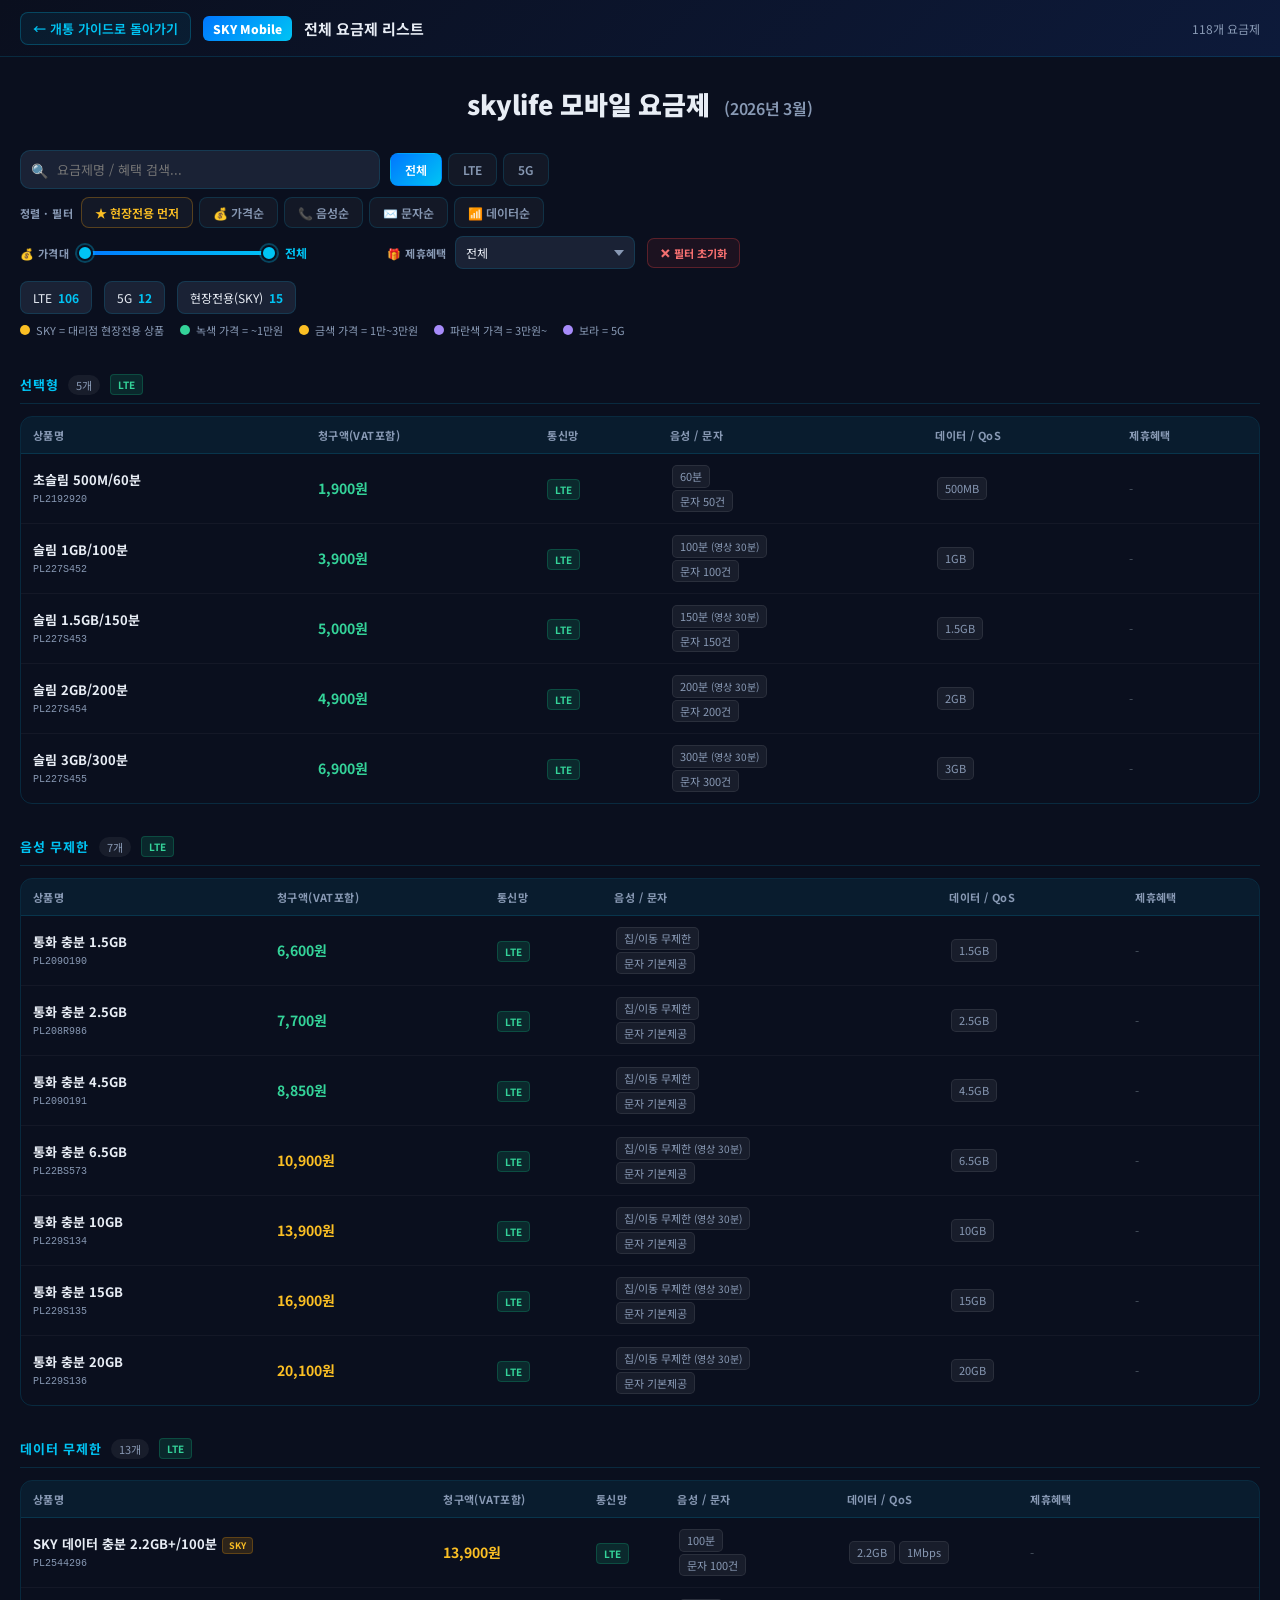
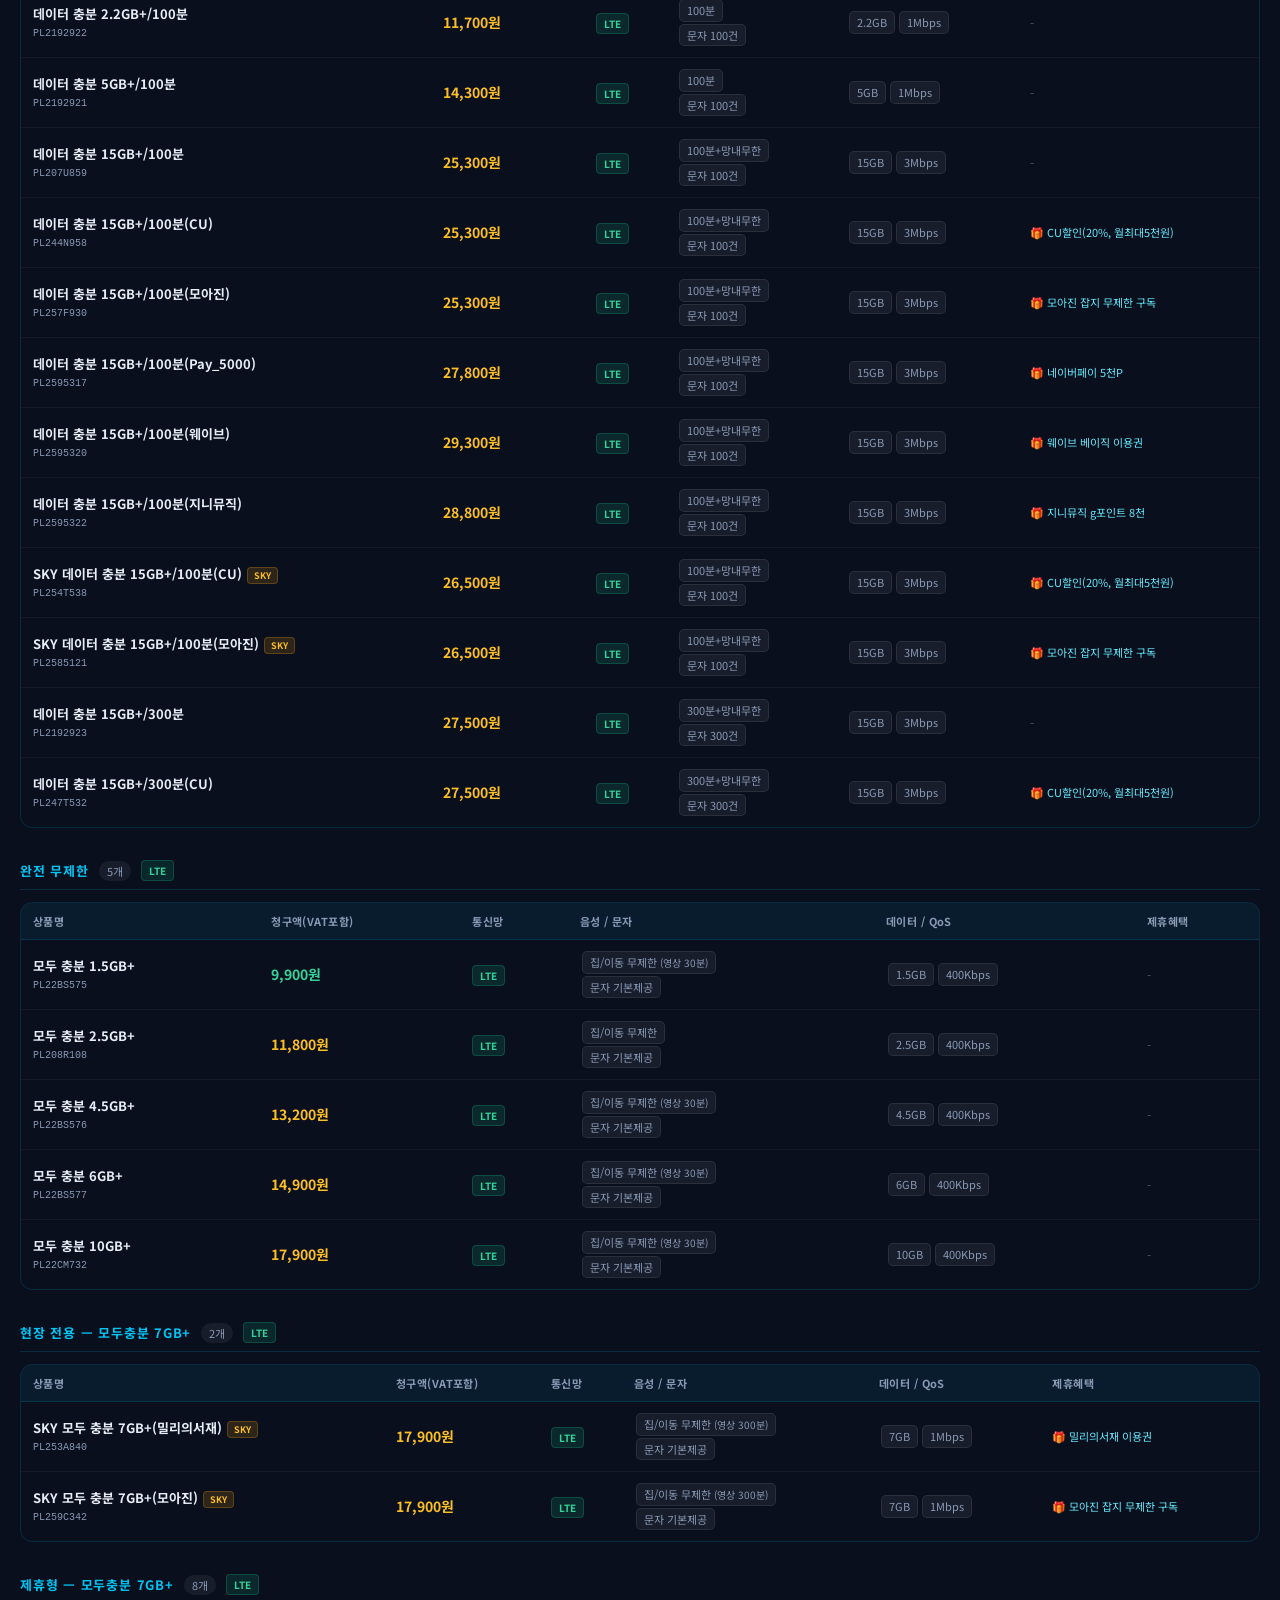
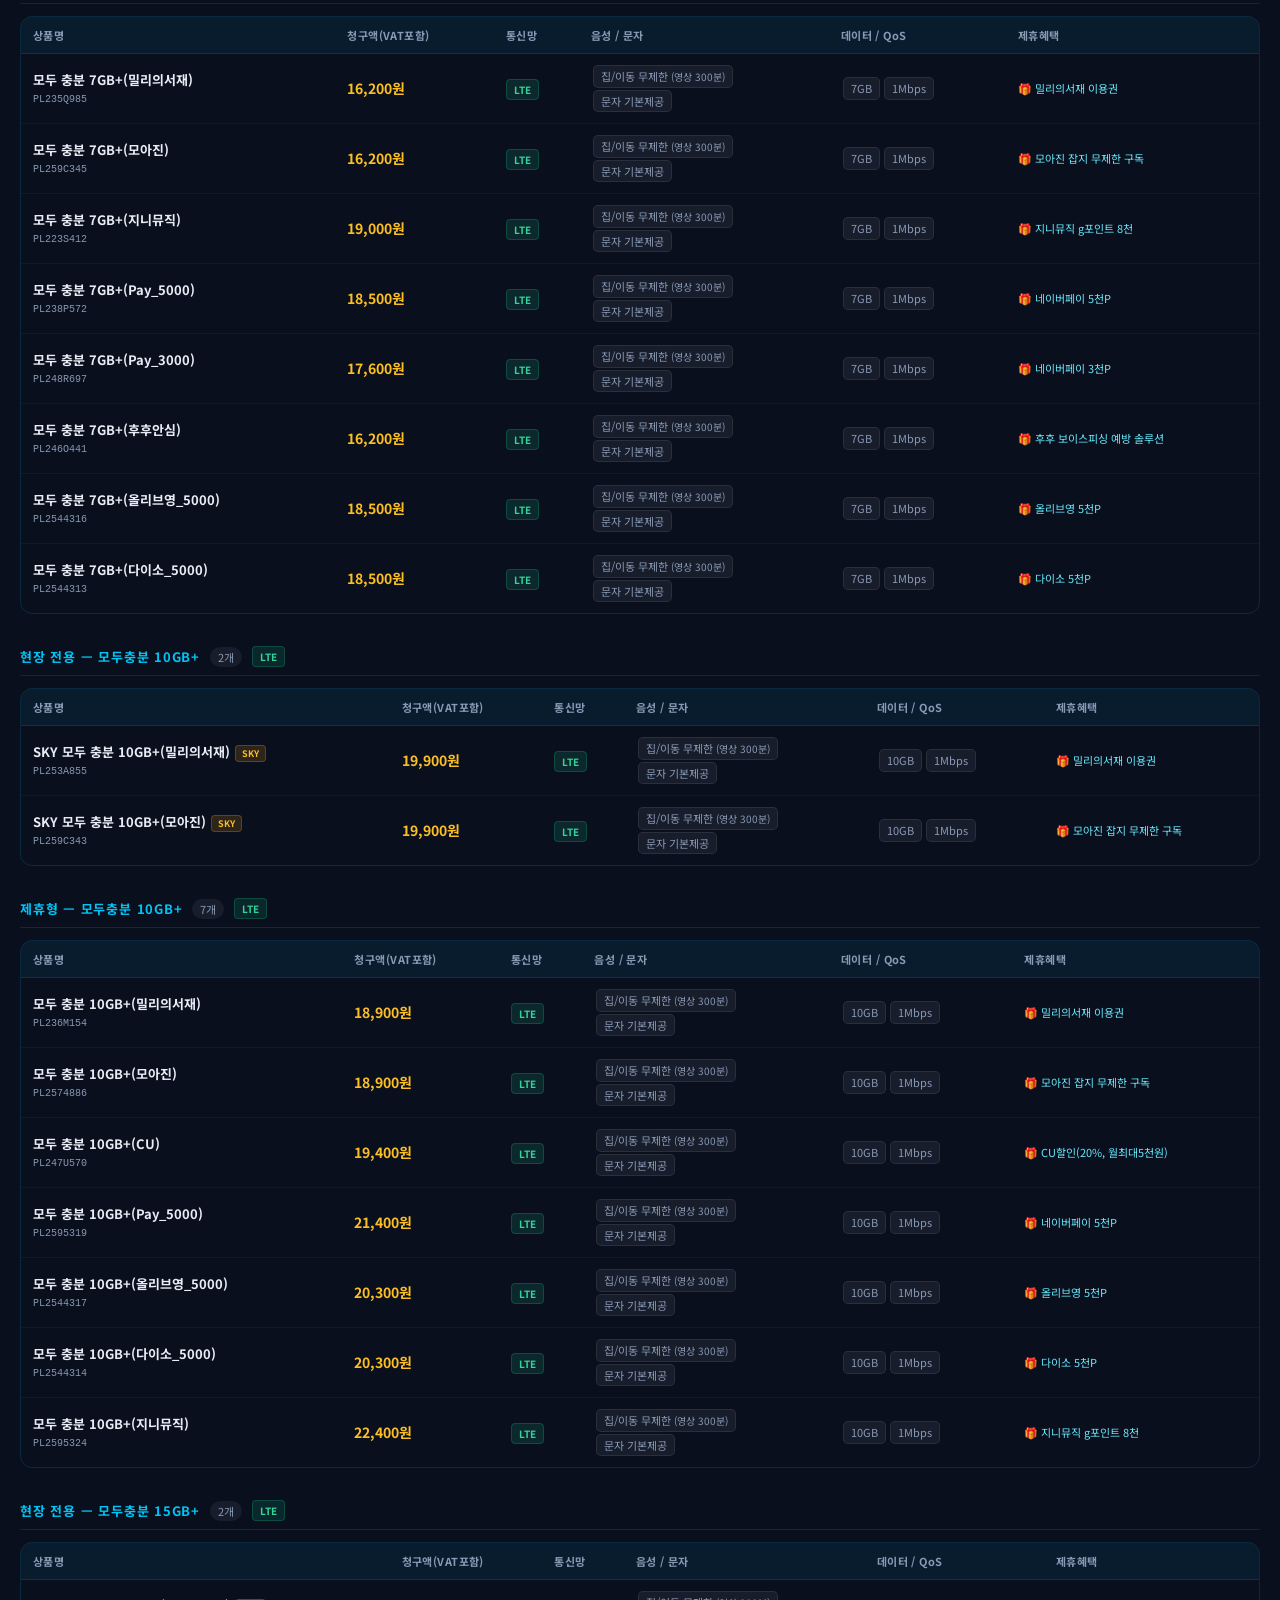
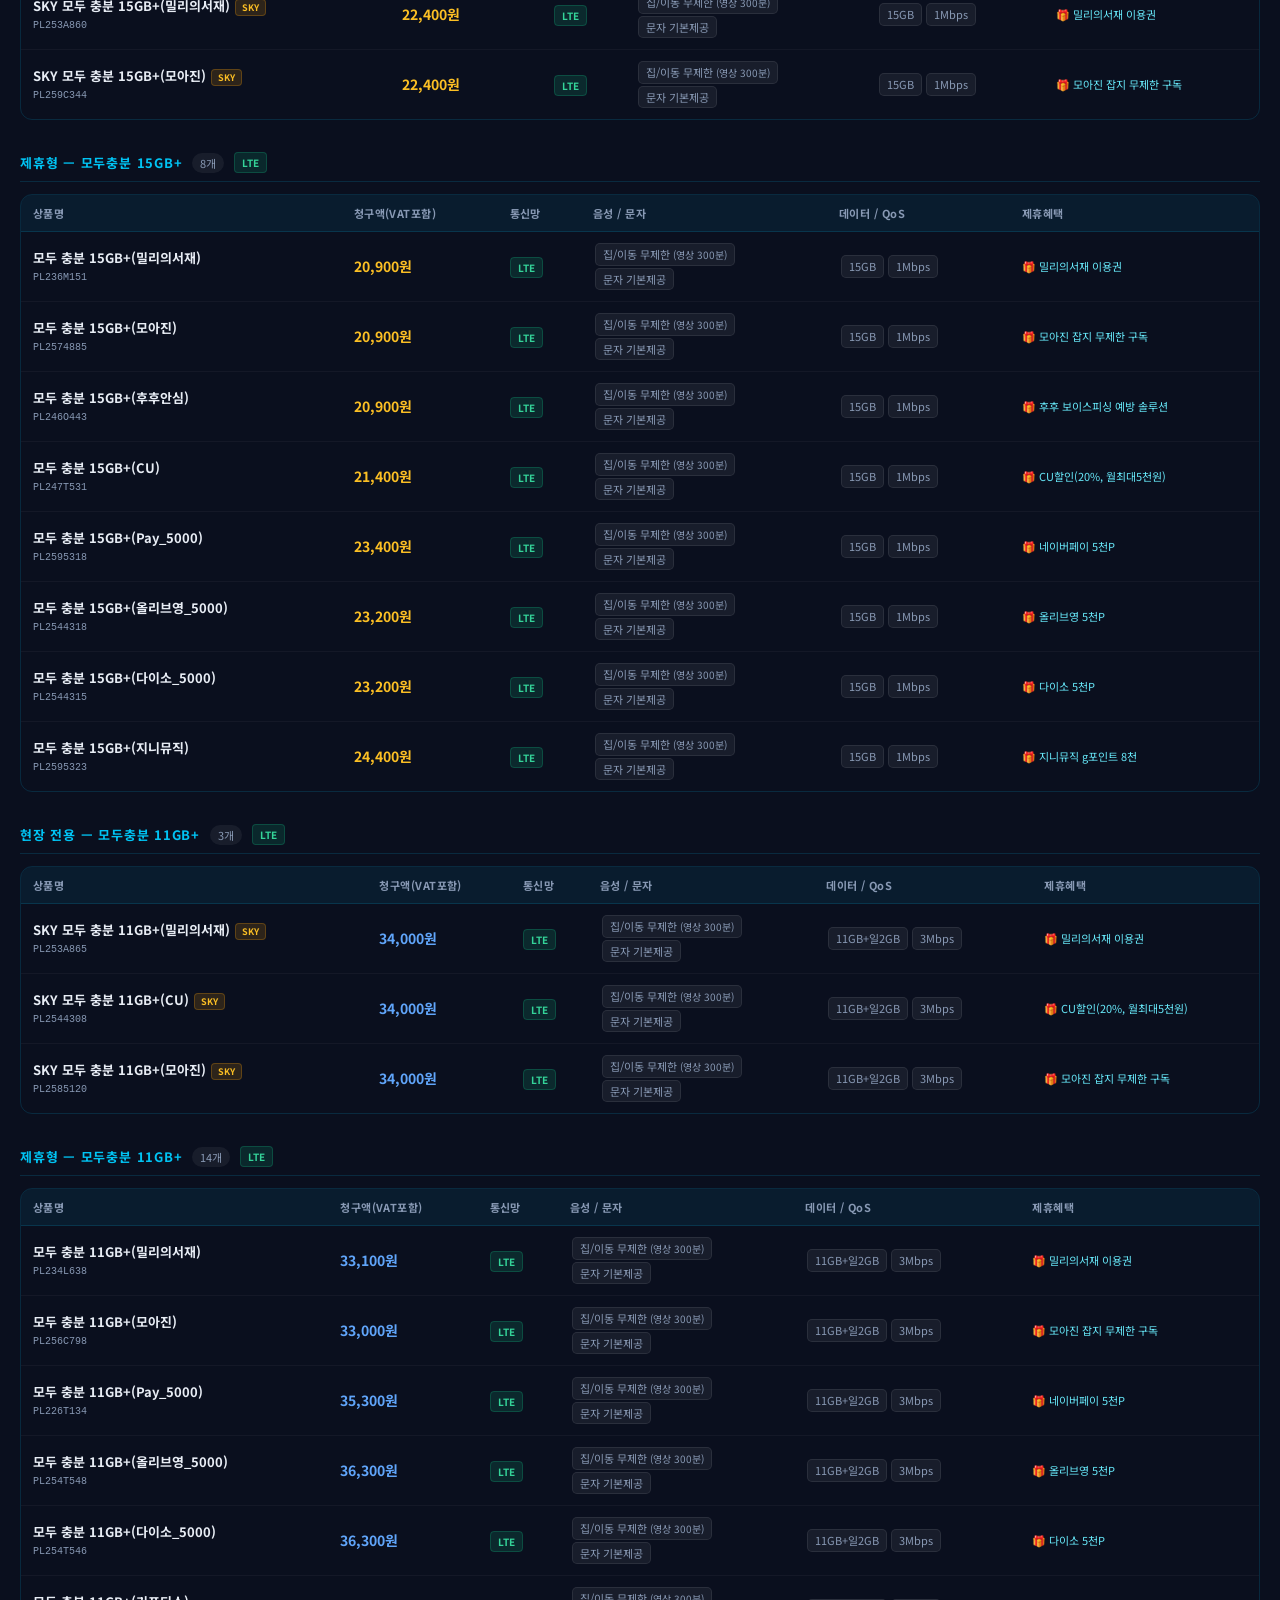
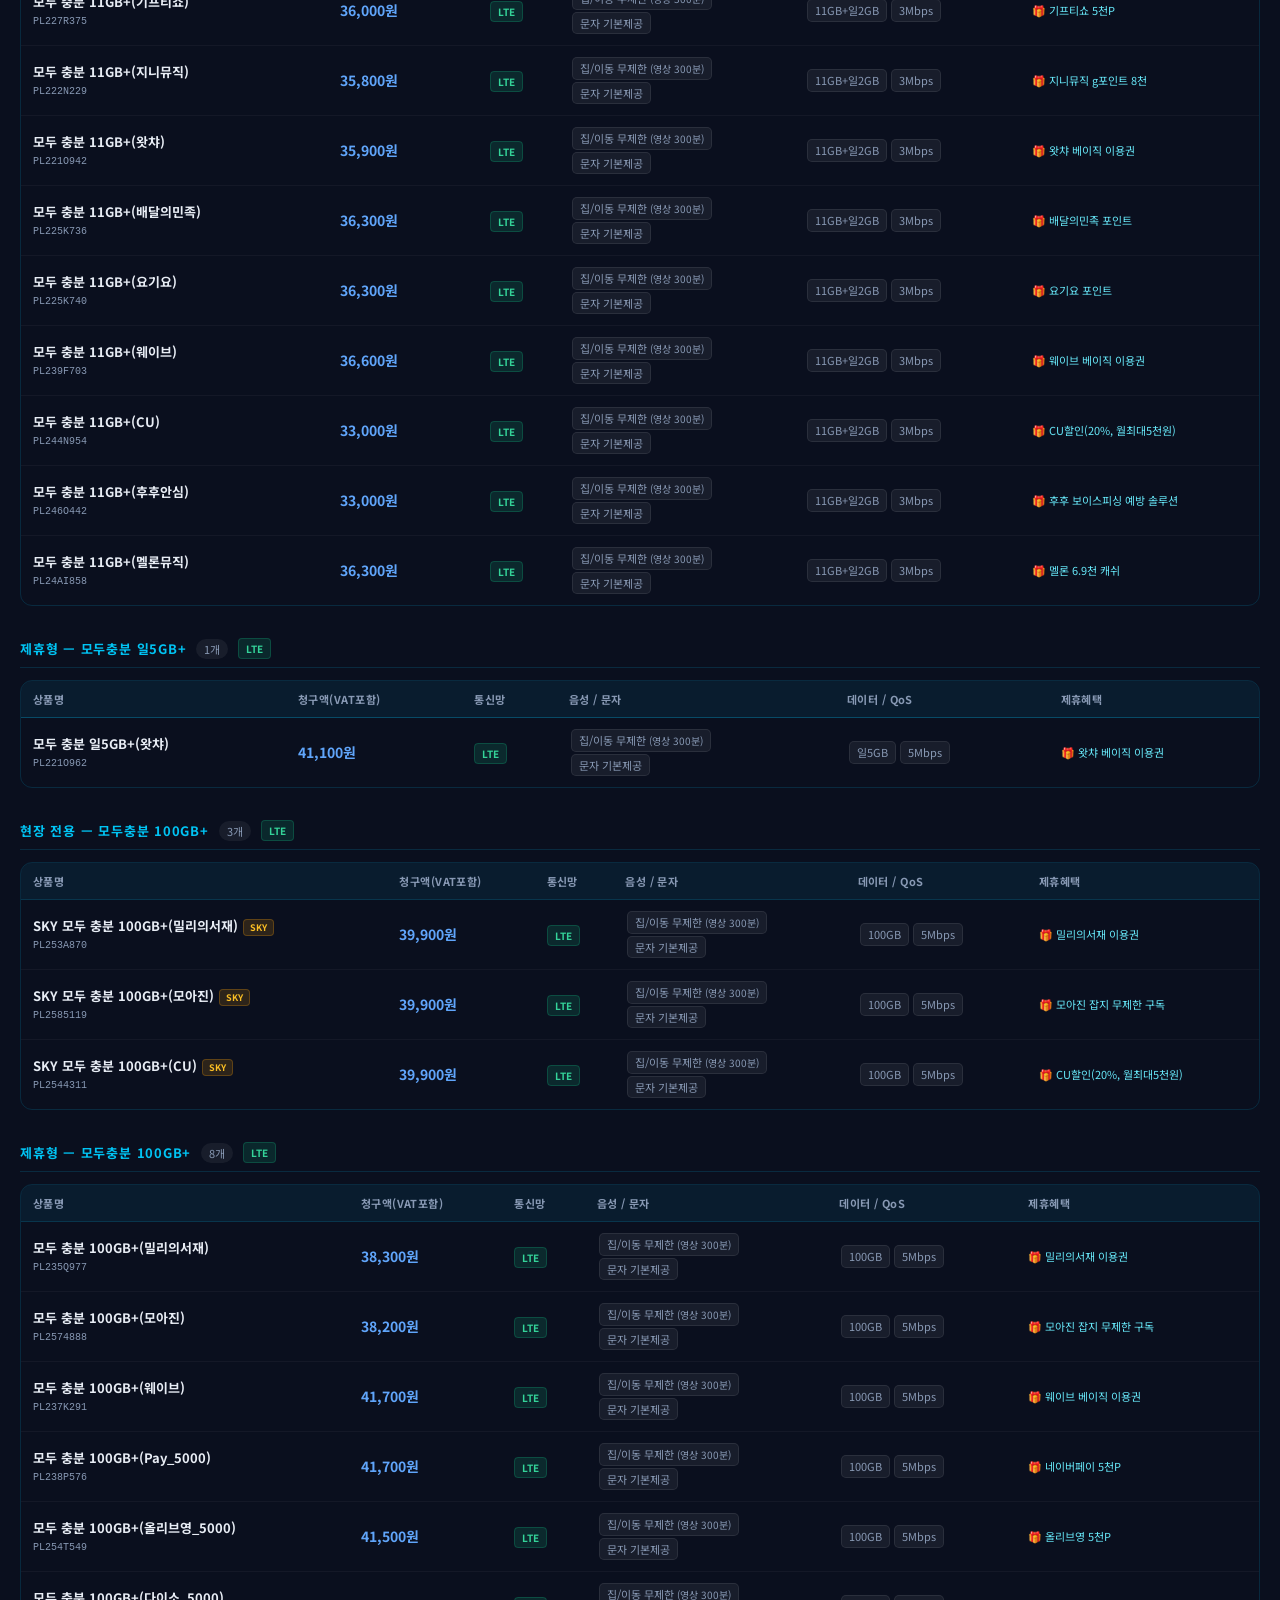
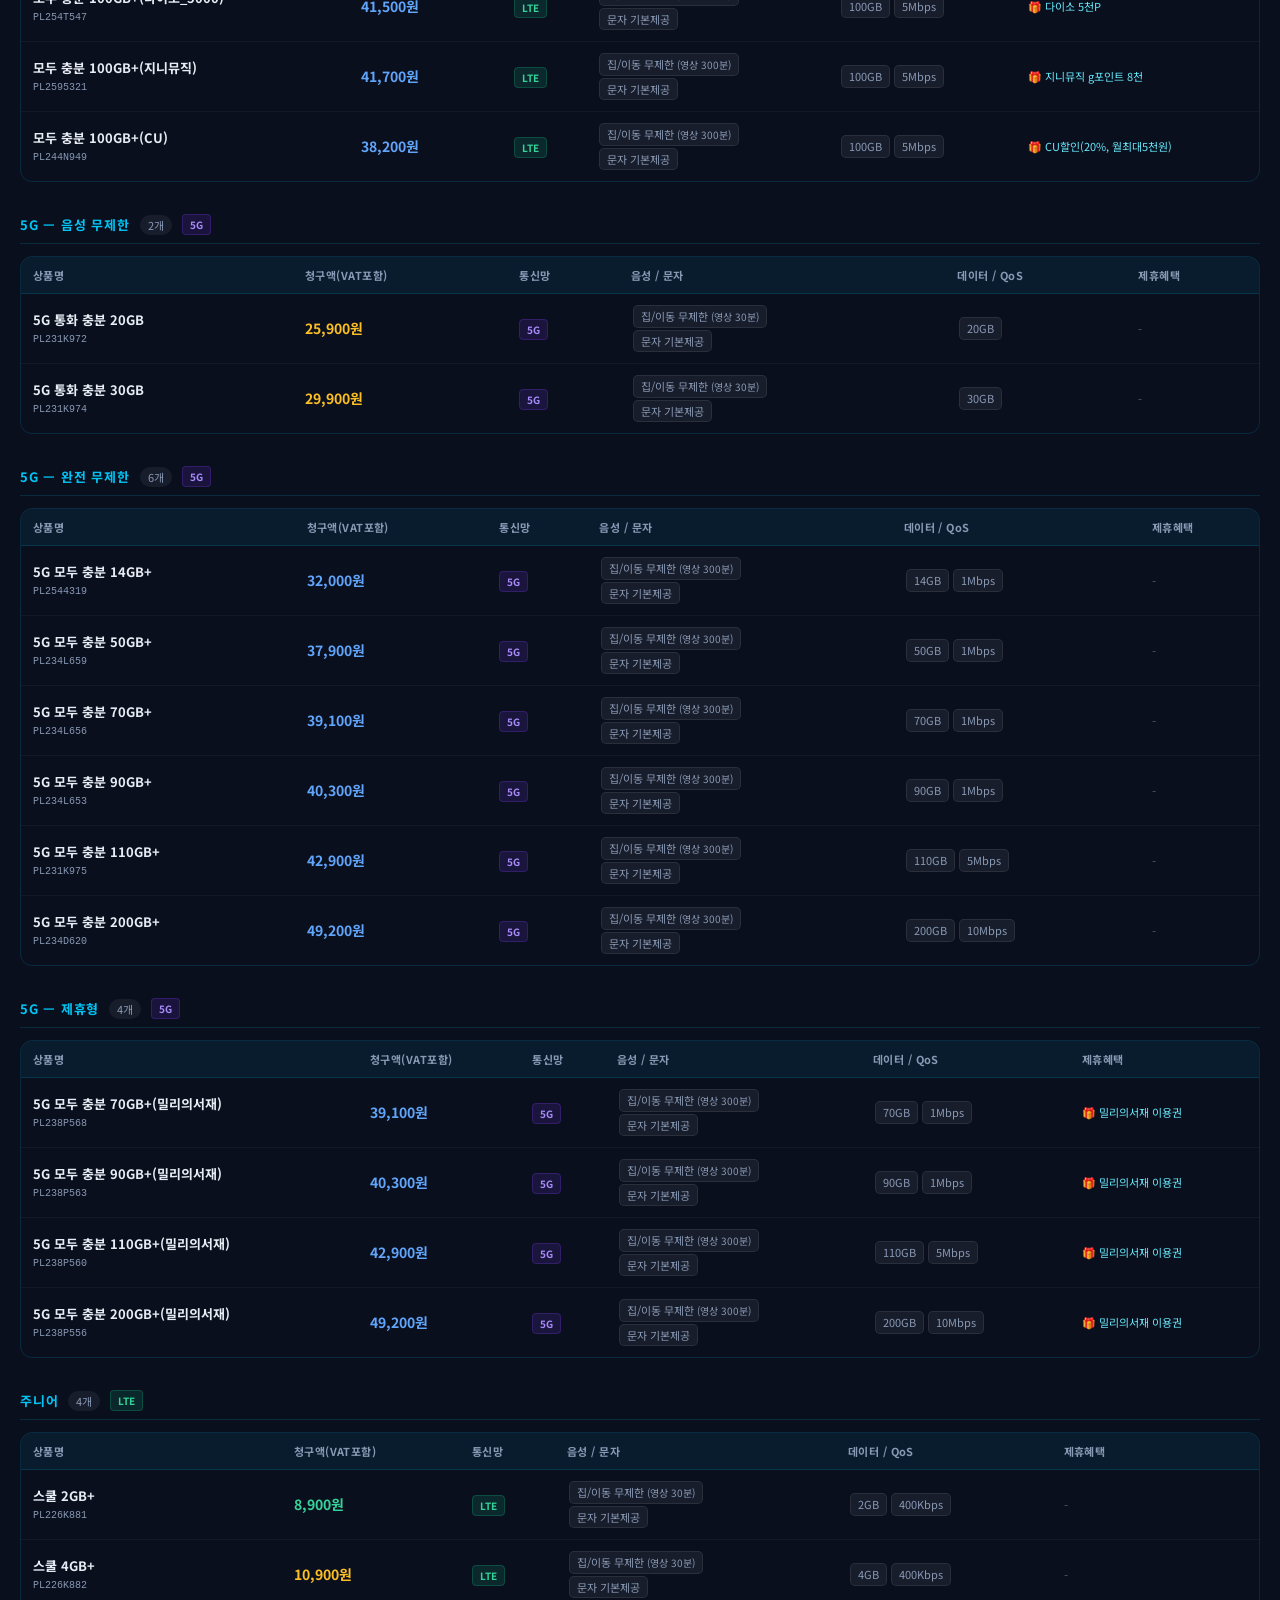
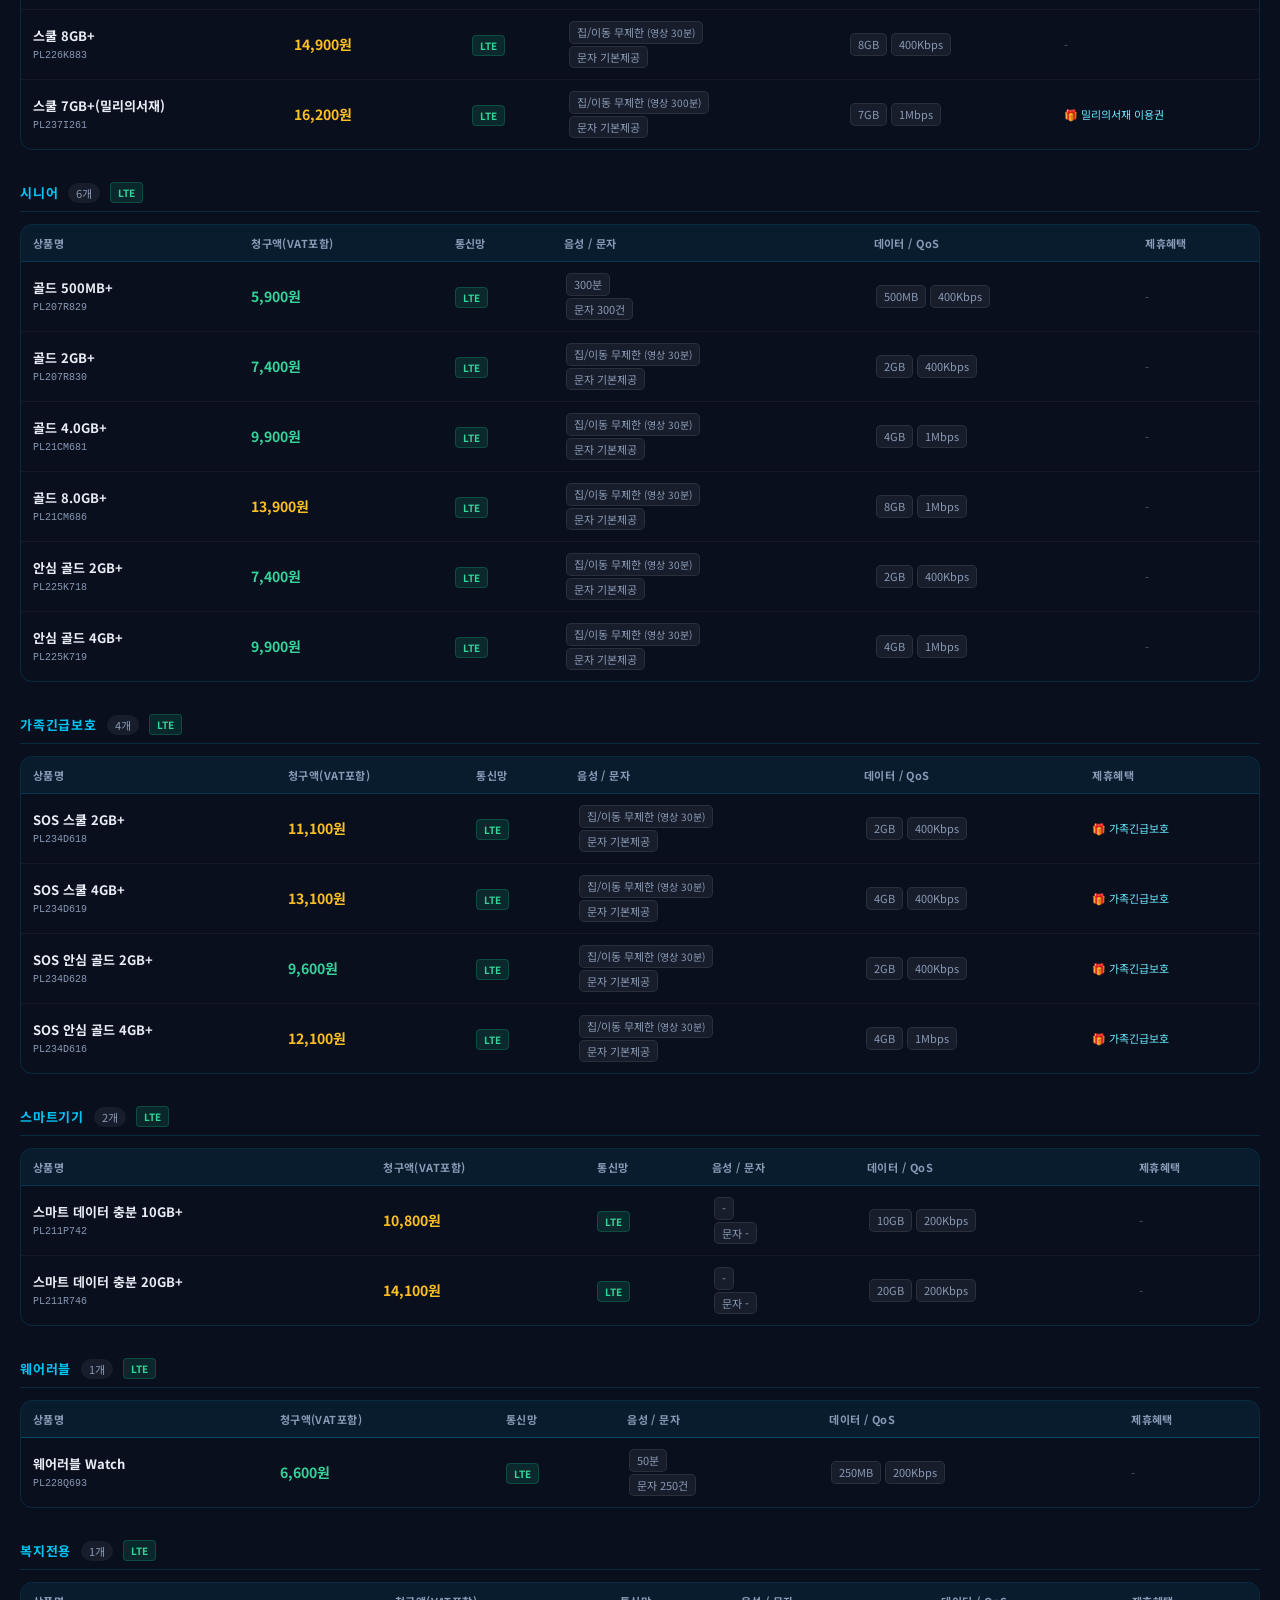
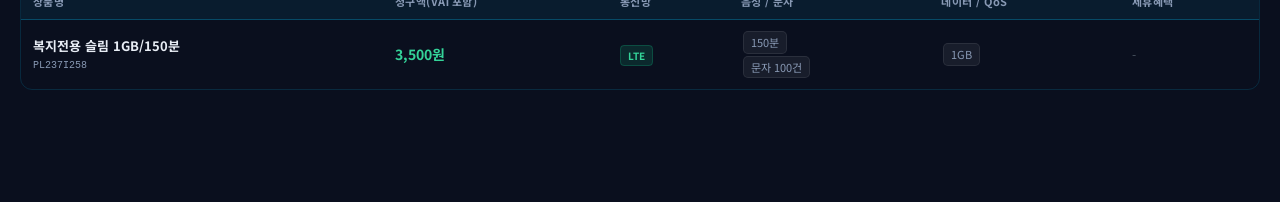
==== plans_full.html @ 44f3028c "Add files via upload" ====
<!DOCTYPE html>
<html lang="ko">
<head>
<meta charset="UTF-8">
<meta name="viewport" content="width=device-width, initial-scale=1.0">
<title>스카이라이프 모바일 전체 요금제 — 대리점 판매용</title>
<link href="https://fonts.googleapis.com/css2?family=Noto+Sans+KR:wght@300;400;500;700;900&display=swap" rel="stylesheet">
<style>
:root {
  --bg:#0a0f1e; --surface:#111827; --surface2:#1a2235; --surface3:#202d45;
  --accent:#00c4f4; --accent2:#0077ff; --gold:#f59e0b; --green:#10b981;
  --red:#ef4444; --purple:#7c3aed; --pink:#ec4899;
  --text:#e8edf5; --text-muted:#8899b4; --border:rgba(0,196,244,0.15);
}
*{margin:0;padding:0;box-sizing:border-box;}
body{background:var(--bg);color:var(--text);font-family:'Noto Sans KR',sans-serif;min-height:100vh;}

/* HEADER */
header{background:linear-gradient(135deg,#0a0f1e,#0d1a3a);border-bottom:1px solid var(--border);padding:0 20px;position:sticky;top:0;z-index:200;backdrop-filter:blur(16px);}
.header-inner{max-width:1400px;margin:0 auto;display:flex;align-items:center;height:56px;gap:12px;}
.back-btn{display:flex;align-items:center;gap:6px;color:var(--accent);font-size:13px;font-weight:600;text-decoration:none;padding:6px 12px;border-radius:8px;border:1px solid rgba(0,196,244,.25);background:rgba(0,196,244,.07);transition:all .2s;cursor:pointer;}
.back-btn:hover{background:rgba(0,196,244,.15);}
.logo-badge{background:linear-gradient(135deg,var(--accent2),var(--accent));color:#fff;font-weight:900;font-size:12px;padding:4px 10px;border-radius:6px;white-space:nowrap;}
.header-title{font-size:15px;font-weight:700;}
.header-count{font-size:12px;color:var(--text-muted);margin-left:auto;white-space:nowrap;}

/* CONTROLS */
.controls{max-width:1400px;margin:0 auto;padding:20px 20px 0;display:flex;flex-wrap:wrap;gap:10px;align-items:center;}
.search-wrap{position:relative;flex:1;min-width:220px;max-width:360px;}
.search-wrap input{width:100%;background:var(--surface2);border:1px solid var(--border);border-radius:10px;padding:9px 12px 9px 36px;color:var(--text);font-size:13px;font-family:inherit;outline:none;transition:border-color .2s;}
.search-wrap input:focus{border-color:var(--accent);}
.search-icon{position:absolute;left:11px;top:50%;transform:translateY(-50%);color:var(--text-muted);font-size:14px;}
.filter-group{display:flex;gap:6px;flex-wrap:wrap;}
.filter-btn{padding:7px 14px;border-radius:8px;font-size:12px;font-weight:600;cursor:pointer;border:1px solid var(--border);background:rgba(255,255,255,.04);color:var(--text-muted);transition:all .2s;font-family:inherit;}
.filter-btn:hover{border-color:rgba(0,196,244,.4);color:var(--text);}
.filter-btn.active{background:linear-gradient(135deg,var(--accent2),var(--accent));color:#fff;border-color:transparent;}
.filter-btn.sky-only{border-color:rgba(245,158,11,.3);color:#fbbf24;}
.filter-btn.sky-only.active{background:linear-gradient(135deg,#d97706,var(--gold));color:#000;}

/* STATS BAR */
.stats-bar{max-width:1400px;margin:12px auto 0;padding:0 20px;display:flex;gap:12px;flex-wrap:wrap;}
.stat-chip{display:flex;align-items:center;gap:6px;background:var(--surface2);border:1px solid var(--border);border-radius:8px;padding:7px 12px;font-size:12px;}
.stat-chip .num{font-weight:700;color:var(--accent);}

/* CATEGORY SECTIONS */
main{max-width:1400px;margin:20px auto;padding:0 20px 60px;}
.cat-section{margin-bottom:32px;}
.cat-header{display:flex;align-items:center;gap:10px;margin-bottom:12px;padding-bottom:8px;border-bottom:1px solid var(--border);}
.cat-title{font-size:13px;font-weight:700;letter-spacing:.06em;color:var(--accent);}
.cat-count{font-size:11px;color:var(--text-muted);background:rgba(255,255,255,.06);padding:2px 8px;border-radius:10px;}
.cat-network{font-size:10px;font-weight:700;padding:2px 7px;border-radius:4px;}
.net-lte{background:rgba(16,185,129,.15);color:#34d399;border:1px solid rgba(16,185,129,.25);}
.net-5g{background:rgba(124,58,237,.15);color:#a78bfa;border:1px solid rgba(124,58,237,.25);}
.net-mix{background:rgba(245,158,11,.12);color:#fbbf24;border:1px solid rgba(245,158,11,.2);}

/* PLAN TABLE */
.plan-table-wrap{overflow-x:auto;border-radius:12px;border:1px solid var(--border);}
table{width:100%;border-collapse:collapse;font-size:12px;min-width:500px;}
thead tr{background:rgba(0,196,244,.07);}
th{padding:10px 12px;text-align:left;font-size:11px;font-weight:700;color:var(--text-muted);letter-spacing:.04em;border-bottom:1px solid var(--border);white-space:nowrap;}
td{padding:10px 12px;border-bottom:1px solid rgba(255,255,255,.04);vertical-align:middle;line-height:1.5;}
tr:last-child td{border-bottom:none;}
tr:hover td{background:rgba(255,255,255,.02);}

.plan-name{font-weight:700;color:var(--text);font-size:13px;}
.plan-code{font-size:10px;color:var(--text-muted);margin-top:2px;font-family:monospace;}
.sky-badge{display:inline-block;font-size:9px;font-weight:700;padding:1px 6px;border-radius:4px;background:rgba(245,158,11,.15);color:#fbbf24;border:1px solid rgba(245,158,11,.25);margin-left:5px;vertical-align:middle;}

.price{font-weight:700;font-size:14px;}
.price-green{color:#34d399;}
.price-gold{color:#fbbf24;}
.price-blue{color:#60a5fa;}

.spec-chip{display:inline-block;background:rgba(255,255,255,.06);border:1px solid rgba(255,255,255,.08);border-radius:5px;padding:2px 7px;font-size:11px;color:var(--text-muted);margin:1px 2px;}

.benefit-text{font-size:11px;color:#67e8f9;max-width:220px;line-height:1.5;}

/* EMPTY */
.empty{text-align:center;padding:60px 20px;color:var(--text-muted);}
.empty-icon{font-size:40px;margin-bottom:12px;}

/* LEGEND */
.legend{max-width:1400px;margin:0 auto;padding:0 20px 16px;display:flex;gap:16px;flex-wrap:wrap;}
.legend-item{display:flex;align-items:center;gap:6px;font-size:11px;color:var(--text-muted);}
.legend-dot{width:10px;height:10px;border-radius:50%;}

.controls-row1{max-width:1400px;margin:0 auto;padding:20px 20px 0;display:flex;flex-wrap:wrap;gap:10px;align-items:center;}
.controls-row2{max-width:1400px;margin:8px auto 0;padding:0 20px;display:flex;flex-wrap:wrap;gap:6px;align-items:center;}
.row2-label{font-size:11px;font-weight:700;color:var(--text-muted);letter-spacing:.04em;margin-right:2px;}
.sort-btn{padding:6px 13px;border-radius:8px;font-size:12px;font-weight:600;cursor:pointer;border:1px solid var(--border);background:rgba(255,255,255,.04);color:var(--text-muted);transition:all .2s;font-family:inherit;}
.sort-btn:hover{border-color:rgba(0,196,244,.4);color:var(--text);}
.sort-btn.active{background:linear-gradient(135deg,var(--accent2),var(--accent));color:#fff;border-color:transparent;}
.sort-btn.sky-sort{border-color:rgba(245,158,11,.3);color:#fbbf24;}
.sort-btn.sky-sort.active{background:linear-gradient(135deg,#d97706,var(--gold));color:#000;}

/* FILTER ROW3 */
.controls-row3{max-width:1400px;margin:8px auto 0;padding:0 20px;display:flex;flex-wrap:wrap;gap:12px;align-items:center;}
.filter-block{display:flex;align-items:center;gap:8px;flex-wrap:wrap;}
.filter-label{font-size:11px;font-weight:700;color:var(--text-muted);letter-spacing:.04em;white-space:nowrap;}
/* 슬라이더 */
.range-wrap{display:flex;align-items:center;gap:8px;}
.range-track{position:relative;width:200px;height:20px;display:flex;align-items:center;}
.range-track input[type=range]{position:absolute;width:100%;pointer-events:none;-webkit-appearance:none;appearance:none;height:4px;background:transparent;outline:none;}
.range-track input[type=range]::-webkit-slider-thumb{pointer-events:all;-webkit-appearance:none;width:16px;height:16px;border-radius:50%;background:var(--accent);border:2px solid #0a0f1e;cursor:pointer;box-shadow:0 0 0 2px rgba(0,196,244,.3);}
.range-track input[type=range]::-moz-range-thumb{pointer-events:all;width:16px;height:16px;border-radius:50%;background:var(--accent);border:2px solid #0a0f1e;cursor:pointer;}
.range-fill{position:absolute;height:4px;background:linear-gradient(90deg,var(--accent2),var(--accent));border-radius:2px;pointer-events:none;}
.range-bg{position:absolute;width:100%;height:4px;background:rgba(255,255,255,.1);border-radius:2px;}
.range-val{font-size:12px;font-weight:700;color:var(--accent);white-space:nowrap;min-width:90px;}
/* 셀렉트 */
.benefit-select{background:var(--surface2);border:1px solid var(--border);border-radius:8px;padding:7px 30px 7px 10px;color:var(--text);font-size:12px;font-family:inherit;outline:none;cursor:pointer;-webkit-appearance:none;appearance:none;background-image:url("data:image/svg+xml,%3Csvg xmlns='http://www.w3.org/2000/svg' width='10' height='6'%3E%3Cpath d='M0 0l5 6 5-6z' fill='%238899b4'/%3E%3C/svg%3E");background-repeat:no-repeat;background-position:right 10px center;min-width:180px;}
.benefit-select:focus{border-color:var(--accent);}
.reset-filters{padding:6px 12px;border-radius:7px;font-size:11px;font-weight:700;cursor:pointer;border:1px solid rgba(239,68,68,.3);background:rgba(239,68,68,.08);color:#f87171;font-family:inherit;transition:all .2s;}
.reset-filters:hover{background:rgba(239,68,68,.18);}
@media(max-width:600px){
  .controls-row1,.controls-row2,.controls-row3{flex-direction:column;align-items:stretch;}
  .search-wrap{max-width:100%;}
  .filter-block{width:100%;}
  .range-wrap{width:100%;}
  .range-track{width:100%;flex:1;}
  .range-val{min-width:70px;text-align:right;}
  .benefit-select{width:100%;min-width:0;box-sizing:border-box;}
  .reset-filters{width:100%;text-align:center;padding:9px;}
  table{font-size:11px;min-width:0;}
  th,td{padding:8px 6px;}
  .plan-code{display:none;}
  .col-net{display:none;}
  .benefit-text{max-width:120px;font-size:10px;}
  .spec-chip{font-size:10px;padding:1px 4px;}
}
</style>
</head>
<body>

<header>
  <div class="header-inner">
    <a href="mobile_sales_guide.html" class="back-btn">← 개통 가이드로 돌아가기</a>
    <div class="logo-badge">SKY Mobile</div>
    <div class="header-title">전체 요금제 리스트</div>
    <div class="header-count" id="visible-count">115개 요금제</div>
  </div>
</header>

<div style="text-align:center;padding:28px 20px 8px;">
  <h1 style="font-size:26px;font-weight:900;color:var(--text);letter-spacing:-.01em;">
    skylife 모바일 요금제
    <span style="font-size:16px;font-weight:600;color:var(--text-muted);margin-left:8px;">(2026년 3월)</span>
  </h1>
</div>
<div class="controls-row1">
  <div class="search-wrap">
    <span class="search-icon">🔍</span>
    <input type="text" id="searchInput" placeholder="요금제명 / 혜택 검색..." oninput="applyFilters()">
  </div>
  <div class="filter-group" id="netFilter">
    <button class="filter-btn active" onclick="setNet(this,'all')">전체</button>
    <button class="filter-btn" onclick="setNet(this,'LTE')">LTE</button>
    <button class="filter-btn" onclick="setNet(this,'5G')">5G</button>
  </div>
</div>
<div class="controls-row2">
  <span class="row2-label">정렬 · 필터</span>
  <button class="sort-btn sky-sort" id="btnSky" onclick="setSort('sky')">★ 현장전용 먼저</button>
  <button class="sort-btn" id="btnPrice" onclick="setSort('price')">💰 가격순</button>
  <button class="sort-btn" id="btnVoice" onclick="setSort('voice')">📞 음성순</button>
  <button class="sort-btn" id="btnSms" onclick="setSort('sms')">✉️ 문자순</button>
  <button class="sort-btn" id="btnData" onclick="setSort('data')">📶 데이터순</button>
</div>

<div class="controls-row3">
  <div class="filter-block">
    <span class="filter-label">💰 가격대</span>
    <div class="range-wrap">
      <div class="range-track">
        <div class="range-bg"></div>
        <div class="range-fill" id="rangeFill"></div>
        <input type="range" id="rangeMin" min="0" max="49200" value="0" step="100" oninput="onRangeInput()">
        <input type="range" id="rangeMax" min="0" max="49200" value="49200" step="100" oninput="onRangeInput()">
      </div>
      <span class="range-val" id="rangeValDisplay">전체</span>
    </div>
  </div>
  <div class="filter-block">
    <span class="filter-label">🎁 제휴혜택</span>
    <select class="benefit-select" id="benefitSelect" onchange="applyFilters()">
      <option value="">전체</option>
      <option value="밀리의서재">밀리의서재 이용권</option>
      <option value="모아진">모아진 잡지 무제한</option>
      <option value="네이버페이 5천P">네이버페이 5천P</option>
      <option value="네이버페이 3천P">네이버페이 3천P</option>
      <option value="지니뮤직">지니뮤직 g포인트 8천</option>
      <option value="웨이브">웨이브 베이직 이용권</option>
      <option value="왓챠">왓챠 베이직 이용권</option>
      <option value="cu할인">CU할인 20%</option>
      <option value="올리브영">올리브영 5천P</option>
      <option value="다이소">다이소 5천P</option>
      <option value="배달의민족">배달의민족 포인트</option>
      <option value="요기요">요기요 포인트</option>
      <option value="멜론">멜론 6.9천 캐쉬</option>
      <option value="기프티쇼">기프티쇼 5천P</option>
      <option value="후후">후후 보이스피싱 예방</option>
    </select>
  </div>
  <button class="reset-filters" onclick="resetFilters()">✕ 필터 초기화</button>
</div>

<div class="stats-bar">
  <div class="stat-chip">LTE <span class="num" id="cnt-lte">?</span></div>
  <div class="stat-chip">5G <span class="num" id="cnt-5g">?</span></div>
  <div class="stat-chip">현장전용(SKY) <span class="num" id="cnt-sky">?</span></div>
</div>

<div class="legend" style="margin-top:8px">
  <div class="legend-item"><div class="legend-dot" style="background:#fbbf24"></div> SKY = 대리점 현장전용 상품</div>
  <div class="legend-item"><div class="legend-dot" style="background:#34d399"></div> 녹색 가격 = ~1만원</div>
  <div class="legend-item"><div class="legend-dot" style="background:#fbbf24"></div> 금색 가격 = 1만~3만원</div>
  <div class="legend-item"><div class="legend-dot" style="background:#a78bfa"></div> 파란색 가격 = 3만원~</div>
  <div class="legend-item"><div class="legend-dot" style="background:#a78bfa"></div> 보라 = 5G</div>
</div>

<main id="mainContent"></main>

<script>
const PLANS = [
  // 선택형
  {cat:'선택형',net:'LTE',code:'PL2192920',name:'초슬림 500M/60분',price:1900,voice:'60분',video:'-',data:'500MB',qos:'-',sms:'50건',benefit:'',sky:false},
  {cat:'선택형',net:'LTE',code:'PL227S452',name:'슬림 1GB/100분',price:3900,voice:'100분',video:'30분',data:'1GB',qos:'-',sms:'100건',benefit:'',sky:false},
  {cat:'선택형',net:'LTE',code:'PL227S453',name:'슬림 1.5GB/150분',price:5000,voice:'150분',video:'30분',data:'1.5GB',qos:'-',sms:'150건',benefit:'',sky:false},
  {cat:'선택형',net:'LTE',code:'PL227S454',name:'슬림 2GB/200분',price:4900,voice:'200분',video:'30분',data:'2GB',qos:'-',sms:'200건',benefit:'',sky:false},
  {cat:'선택형',net:'LTE',code:'PL227S455',name:'슬림 3GB/300분',price:6900,voice:'300분',video:'30분',data:'3GB',qos:'-',sms:'300건',benefit:'',sky:false},
  // 음성 무제한
  {cat:'음성 무제한',net:'LTE',code:'PL209O190',name:'통화 충분 1.5GB',price:6600,voice:'집/이동 무제한',video:'-',data:'1.5GB',qos:'-',sms:'기본제공',benefit:'',sky:false},
  {cat:'음성 무제한',net:'LTE',code:'PL208R986',name:'통화 충분 2.5GB',price:7700,voice:'집/이동 무제한',video:'-',data:'2.5GB',qos:'-',sms:'기본제공',benefit:'',sky:false},
  {cat:'음성 무제한',net:'LTE',code:'PL209O191',name:'통화 충분 4.5GB',price:8850,voice:'집/이동 무제한',video:'-',data:'4.5GB',qos:'-',sms:'기본제공',benefit:'',sky:false},
  {cat:'음성 무제한',net:'LTE',code:'PL22BS573',name:'통화 충분 6.5GB',price:10900,voice:'집/이동 무제한',video:'30분',data:'6.5GB',qos:'-',sms:'기본제공',benefit:'',sky:false},
  {cat:'음성 무제한',net:'LTE',code:'PL229S134',name:'통화 충분 10GB',price:13900,voice:'집/이동 무제한',video:'30분',data:'10GB',qos:'-',sms:'기본제공',benefit:'',sky:false},
  {cat:'음성 무제한',net:'LTE',code:'PL229S135',name:'통화 충분 15GB',price:16900,voice:'집/이동 무제한',video:'30분',data:'15GB',qos:'-',sms:'기본제공',benefit:'',sky:false},
  {cat:'음성 무제한',net:'LTE',code:'PL229S136',name:'통화 충분 20GB',price:20100,voice:'집/이동 무제한',video:'30분',data:'20GB',qos:'-',sms:'기본제공',benefit:'',sky:false},
  // 데이터 무제한
  {cat:'데이터 무제한',net:'LTE',code:'PL2544296',name:'SKY 데이터 충분 2.2GB+/100분',price:13900,voice:'100분',video:'-',data:'2.2GB',qos:'1Mbps',sms:'100건',benefit:'',sky:true},
  {cat:'데이터 무제한',net:'LTE',code:'PL2192922',name:'데이터 충분 2.2GB+/100분',price:11700,voice:'100분',video:'-',data:'2.2GB',qos:'1Mbps',sms:'100건',benefit:'',sky:false},
  {cat:'데이터 무제한',net:'LTE',code:'PL2192921',name:'데이터 충분 5GB+/100분',price:14300,voice:'100분',video:'-',data:'5GB',qos:'1Mbps',sms:'100건',benefit:'',sky:false},
  {cat:'데이터 무제한',net:'LTE',code:'PL207U859',name:'데이터 충분 15GB+/100분',price:25300,voice:'100분+망내무한',video:'-',data:'15GB',qos:'3Mbps',sms:'100건',benefit:'',sky:false},
  {cat:'데이터 무제한',net:'LTE',code:'PL244N958',name:'데이터 충분 15GB+/100분(CU)',price:25300,voice:'100분+망내무한',video:'-',data:'15GB',qos:'3Mbps',sms:'100건',benefit:'CU할인(20%, 월최대5천원)',sky:false},
  {cat:'데이터 무제한',net:'LTE',code:'PL257F930',name:'데이터 충분 15GB+/100분(모아진)',price:25300,voice:'100분+망내무한',video:'-',data:'15GB',qos:'3Mbps',sms:'100건',benefit:'모아진 잡지 무제한 구독',sky:false},
  {cat:'데이터 무제한',net:'LTE',code:'PL2595317',name:'데이터 충분 15GB+/100분(Pay_5000)',price:27800,voice:'100분+망내무한',video:'-',data:'15GB',qos:'3Mbps',sms:'100건',benefit:'네이버페이 5천P',sky:false},
  {cat:'데이터 무제한',net:'LTE',code:'PL2595320',name:'데이터 충분 15GB+/100분(웨이브)',price:29300,voice:'100분+망내무한',video:'-',data:'15GB',qos:'3Mbps',sms:'100건',benefit:'웨이브 베이직 이용권',sky:false},
  {cat:'데이터 무제한',net:'LTE',code:'PL2595322',name:'데이터 충분 15GB+/100분(지니뮤직)',price:28800,voice:'100분+망내무한',video:'-',data:'15GB',qos:'3Mbps',sms:'100건',benefit:'지니뮤직 g포인트 8천',sky:false},
  {cat:'데이터 무제한',net:'LTE',code:'PL254T538',name:'SKY 데이터 충분 15GB+/100분(CU)',price:26500,voice:'100분+망내무한',video:'-',data:'15GB',qos:'3Mbps',sms:'100건',benefit:'CU할인(20%, 월최대5천원)',sky:true},
  {cat:'데이터 무제한',net:'LTE',code:'PL2585121',name:'SKY 데이터 충분 15GB+/100분(모아진)',price:26500,voice:'100분+망내무한',video:'-',data:'15GB',qos:'3Mbps',sms:'100건',benefit:'모아진 잡지 무제한 구독',sky:true},
  {cat:'데이터 무제한',net:'LTE',code:'PL2192923',name:'데이터 충분 15GB+/300분',price:27500,voice:'300분+망내무한',video:'-',data:'15GB',qos:'3Mbps',sms:'300건',benefit:'',sky:false},
  {cat:'데이터 무제한',net:'LTE',code:'PL247T532',name:'데이터 충분 15GB+/300분(CU)',price:27500,voice:'300분+망내무한',video:'-',data:'15GB',qos:'3Mbps',sms:'300건',benefit:'CU할인(20%, 월최대5천원)',sky:false},
  // 완전 무제한
  {cat:'완전 무제한',net:'LTE',code:'PL22BS575',name:'모두 충분 1.5GB+',price:9900,voice:'집/이동 무제한',video:'30분',data:'1.5GB',qos:'400Kbps',sms:'기본제공',benefit:'',sky:false},
  {cat:'완전 무제한',net:'LTE',code:'PL208R108',name:'모두 충분 2.5GB+',price:11800,voice:'집/이동 무제한',video:'-',data:'2.5GB',qos:'400Kbps',sms:'기본제공',benefit:'',sky:false},
  {cat:'완전 무제한',net:'LTE',code:'PL22BS576',name:'모두 충분 4.5GB+',price:13200,voice:'집/이동 무제한',video:'30분',data:'4.5GB',qos:'400Kbps',sms:'기본제공',benefit:'',sky:false},
  {cat:'완전 무제한',net:'LTE',code:'PL22BS577',name:'모두 충분 6GB+',price:14900,voice:'집/이동 무제한',video:'30분',data:'6GB',qos:'400Kbps',sms:'기본제공',benefit:'',sky:false},
  {cat:'완전 무제한',net:'LTE',code:'PL22CM732',name:'모두 충분 10GB+',price:17900,voice:'집/이동 무제한',video:'30분',data:'10GB',qos:'400Kbps',sms:'기본제공',benefit:'',sky:false},
  // 모두충분 7GB+ (현장전용)
  {cat:'현장 전용 — 모두충분 7GB+',net:'LTE',code:'PL253A840',name:'SKY 모두 충분 7GB+(밀리의서재)',price:17900,voice:'집/이동 무제한',video:'300분',data:'7GB',qos:'1Mbps',sms:'기본제공',benefit:'밀리의서재 이용권',sky:true},
  {cat:'현장 전용 — 모두충분 7GB+',net:'LTE',code:'PL259C342',name:'SKY 모두 충분 7GB+(모아진)',price:17900,voice:'집/이동 무제한',video:'300분',data:'7GB',qos:'1Mbps',sms:'기본제공',benefit:'모아진 잡지 무제한 구독',sky:true},
  // 모두충분 7GB+ (공통)
  {cat:'제휴형 — 모두충분 7GB+',net:'LTE',code:'PL235Q985',name:'모두 충분 7GB+(밀리의서재)',price:16200,voice:'집/이동 무제한',video:'300분',data:'7GB',qos:'1Mbps',sms:'기본제공',benefit:'밀리의서재 이용권',sky:false},
  {cat:'제휴형 — 모두충분 7GB+',net:'LTE',code:'PL259C345',name:'모두 충분 7GB+(모아진)',price:16200,voice:'집/이동 무제한',video:'300분',data:'7GB',qos:'1Mbps',sms:'기본제공',benefit:'모아진 잡지 무제한 구독',sky:false},
  {cat:'제휴형 — 모두충분 7GB+',net:'LTE',code:'PL223S412',name:'모두 충분 7GB+(지니뮤직)',price:19000,voice:'집/이동 무제한',video:'300분',data:'7GB',qos:'1Mbps',sms:'기본제공',benefit:'지니뮤직 g포인트 8천',sky:false},
  {cat:'제휴형 — 모두충분 7GB+',net:'LTE',code:'PL238P572',name:'모두 충분 7GB+(Pay_5000)',price:18500,voice:'집/이동 무제한',video:'300분',data:'7GB',qos:'1Mbps',sms:'기본제공',benefit:'네이버페이 5천P',sky:false},
  {cat:'제휴형 — 모두충분 7GB+',net:'LTE',code:'PL248R697',name:'모두 충분 7GB+(Pay_3000)',price:17600,voice:'집/이동 무제한',video:'300분',data:'7GB',qos:'1Mbps',sms:'기본제공',benefit:'네이버페이 3천P',sky:false},
  {cat:'제휴형 — 모두충분 7GB+',net:'LTE',code:'PL246O441',name:'모두 충분 7GB+(후후안심)',price:16200,voice:'집/이동 무제한',video:'300분',data:'7GB',qos:'1Mbps',sms:'기본제공',benefit:'후후 보이스피싱 예방 솔루션',sky:false},
  {cat:'제휴형 — 모두충분 7GB+',net:'LTE',code:'PL2544316',name:'모두 충분 7GB+(올리브영_5000)',price:18500,voice:'집/이동 무제한',video:'300분',data:'7GB',qos:'1Mbps',sms:'기본제공',benefit:'올리브영 5천P',sky:false},
  {cat:'제휴형 — 모두충분 7GB+',net:'LTE',code:'PL2544313',name:'모두 충분 7GB+(다이소_5000)',price:18500,voice:'집/이동 무제한',video:'300분',data:'7GB',qos:'1Mbps',sms:'기본제공',benefit:'다이소 5천P',sky:false},
  // 10GB+
  {cat:'현장 전용 — 모두충분 10GB+',net:'LTE',code:'PL253A855',name:'SKY 모두 충분 10GB+(밀리의서재)',price:19900,voice:'집/이동 무제한',video:'300분',data:'10GB',qos:'1Mbps',sms:'기본제공',benefit:'밀리의서재 이용권',sky:true},
  {cat:'현장 전용 — 모두충분 10GB+',net:'LTE',code:'PL259C343',name:'SKY 모두 충분 10GB+(모아진)',price:19900,voice:'집/이동 무제한',video:'300분',data:'10GB',qos:'1Mbps',sms:'기본제공',benefit:'모아진 잡지 무제한 구독',sky:true},
  {cat:'제휴형 — 모두충분 10GB+',net:'LTE',code:'PL236M154',name:'모두 충분 10GB+(밀리의서재)',price:18900,voice:'집/이동 무제한',video:'300분',data:'10GB',qos:'1Mbps',sms:'기본제공',benefit:'밀리의서재 이용권',sky:false},
  {cat:'제휴형 — 모두충분 10GB+',net:'LTE',code:'PL2574886',name:'모두 충분 10GB+(모아진)',price:18900,voice:'집/이동 무제한',video:'300분',data:'10GB',qos:'1Mbps',sms:'기본제공',benefit:'모아진 잡지 무제한 구독',sky:false},
  {cat:'제휴형 — 모두충분 10GB+',net:'LTE',code:'PL247U570',name:'모두 충분 10GB+(CU)',price:19400,voice:'집/이동 무제한',video:'300분',data:'10GB',qos:'1Mbps',sms:'기본제공',benefit:'CU할인(20%, 월최대5천원)',sky:false},
  {cat:'제휴형 — 모두충분 10GB+',net:'LTE',code:'PL2595319',name:'모두 충분 10GB+(Pay_5000)',price:21400,voice:'집/이동 무제한',video:'300분',data:'10GB',qos:'1Mbps',sms:'기본제공',benefit:'네이버페이 5천P',sky:false},
  {cat:'제휴형 — 모두충분 10GB+',net:'LTE',code:'PL2544317',name:'모두 충분 10GB+(올리브영_5000)',price:20300,voice:'집/이동 무제한',video:'300분',data:'10GB',qos:'1Mbps',sms:'기본제공',benefit:'올리브영 5천P',sky:false},
  {cat:'제휴형 — 모두충분 10GB+',net:'LTE',code:'PL2544314',name:'모두 충분 10GB+(다이소_5000)',price:20300,voice:'집/이동 무제한',video:'300분',data:'10GB',qos:'1Mbps',sms:'기본제공',benefit:'다이소 5천P',sky:false},
  {cat:'제휴형 — 모두충분 10GB+',net:'LTE',code:'PL2595324',name:'모두 충분 10GB+(지니뮤직)',price:22400,voice:'집/이동 무제한',video:'300분',data:'10GB',qos:'1Mbps',sms:'기본제공',benefit:'지니뮤직 g포인트 8천',sky:false},
  // 15GB+
  {cat:'현장 전용 — 모두충분 15GB+',net:'LTE',code:'PL253A860',name:'SKY 모두 충분 15GB+(밀리의서재)',price:22400,voice:'집/이동 무제한',video:'300분',data:'15GB',qos:'1Mbps',sms:'기본제공',benefit:'밀리의서재 이용권',sky:true},
  {cat:'현장 전용 — 모두충분 15GB+',net:'LTE',code:'PL259C344',name:'SKY 모두 충분 15GB+(모아진)',price:22400,voice:'집/이동 무제한',video:'300분',data:'15GB',qos:'1Mbps',sms:'기본제공',benefit:'모아진 잡지 무제한 구독',sky:true},
  {cat:'제휴형 — 모두충분 15GB+',net:'LTE',code:'PL236M151',name:'모두 충분 15GB+(밀리의서재)',price:20900,voice:'집/이동 무제한',video:'300분',data:'15GB',qos:'1Mbps',sms:'기본제공',benefit:'밀리의서재 이용권',sky:false},
  {cat:'제휴형 — 모두충분 15GB+',net:'LTE',code:'PL2574885',name:'모두 충분 15GB+(모아진)',price:20900,voice:'집/이동 무제한',video:'300분',data:'15GB',qos:'1Mbps',sms:'기본제공',benefit:'모아진 잡지 무제한 구독',sky:false},
  {cat:'제휴형 — 모두충분 15GB+',net:'LTE',code:'PL246O443',name:'모두 충분 15GB+(후후안심)',price:20900,voice:'집/이동 무제한',video:'300분',data:'15GB',qos:'1Mbps',sms:'기본제공',benefit:'후후 보이스피싱 예방 솔루션',sky:false},
  {cat:'제휴형 — 모두충분 15GB+',net:'LTE',code:'PL247T531',name:'모두 충분 15GB+(CU)',price:21400,voice:'집/이동 무제한',video:'300분',data:'15GB',qos:'1Mbps',sms:'기본제공',benefit:'CU할인(20%, 월최대5천원)',sky:false},
  {cat:'제휴형 — 모두충분 15GB+',net:'LTE',code:'PL2595318',name:'모두 충분 15GB+(Pay_5000)',price:23400,voice:'집/이동 무제한',video:'300분',data:'15GB',qos:'1Mbps',sms:'기본제공',benefit:'네이버페이 5천P',sky:false},
  {cat:'제휴형 — 모두충분 15GB+',net:'LTE',code:'PL2544318',name:'모두 충분 15GB+(올리브영_5000)',price:23200,voice:'집/이동 무제한',video:'300분',data:'15GB',qos:'1Mbps',sms:'기본제공',benefit:'올리브영 5천P',sky:false},
  {cat:'제휴형 — 모두충분 15GB+',net:'LTE',code:'PL2544315',name:'모두 충분 15GB+(다이소_5000)',price:23200,voice:'집/이동 무제한',video:'300분',data:'15GB',qos:'1Mbps',sms:'기본제공',benefit:'다이소 5천P',sky:false},
  {cat:'제휴형 — 모두충분 15GB+',net:'LTE',code:'PL2595323',name:'모두 충분 15GB+(지니뮤직)',price:24400,voice:'집/이동 무제한',video:'300분',data:'15GB',qos:'1Mbps',sms:'기본제공',benefit:'지니뮤직 g포인트 8천',sky:false},
  // 11GB+
  {cat:'현장 전용 — 모두충분 11GB+',net:'LTE',code:'PL253A865',name:'SKY 모두 충분 11GB+(밀리의서재)',price:34000,voice:'집/이동 무제한',video:'300분',data:'11GB+일2GB',qos:'3Mbps',sms:'기본제공',benefit:'밀리의서재 이용권',sky:true},
  {cat:'현장 전용 — 모두충분 11GB+',net:'LTE',code:'PL2544308',name:'SKY 모두 충분 11GB+(CU)',price:34000,voice:'집/이동 무제한',video:'300분',data:'11GB+일2GB',qos:'3Mbps',sms:'기본제공',benefit:'CU할인(20%, 월최대5천원)',sky:true},
  {cat:'현장 전용 — 모두충분 11GB+',net:'LTE',code:'PL2585120',name:'SKY 모두 충분 11GB+(모아진)',price:34000,voice:'집/이동 무제한',video:'300분',data:'11GB+일2GB',qos:'3Mbps',sms:'기본제공',benefit:'모아진 잡지 무제한 구독',sky:true},
  {cat:'제휴형 — 모두충분 11GB+',net:'LTE',code:'PL234L638',name:'모두 충분 11GB+(밀리의서재)',price:33100,voice:'집/이동 무제한',video:'300분',data:'11GB+일2GB',qos:'3Mbps',sms:'기본제공',benefit:'밀리의서재 이용권',sky:false},
  {cat:'제휴형 — 모두충분 11GB+',net:'LTE',code:'PL256C798',name:'모두 충분 11GB+(모아진)',price:33000,voice:'집/이동 무제한',video:'300분',data:'11GB+일2GB',qos:'3Mbps',sms:'기본제공',benefit:'모아진 잡지 무제한 구독',sky:false},
  {cat:'제휴형 — 모두충분 11GB+',net:'LTE',code:'PL226T134',name:'모두 충분 11GB+(Pay_5000)',price:35300,voice:'집/이동 무제한',video:'300분',data:'11GB+일2GB',qos:'3Mbps',sms:'기본제공',benefit:'네이버페이 5천P',sky:false},
  {cat:'제휴형 — 모두충분 11GB+',net:'LTE',code:'PL254T548',name:'모두 충분 11GB+(올리브영_5000)',price:36300,voice:'집/이동 무제한',video:'300분',data:'11GB+일2GB',qos:'3Mbps',sms:'기본제공',benefit:'올리브영 5천P',sky:false},
  {cat:'제휴형 — 모두충분 11GB+',net:'LTE',code:'PL254T546',name:'모두 충분 11GB+(다이소_5000)',price:36300,voice:'집/이동 무제한',video:'300분',data:'11GB+일2GB',qos:'3Mbps',sms:'기본제공',benefit:'다이소 5천P',sky:false},
  {cat:'제휴형 — 모두충분 11GB+',net:'LTE',code:'PL227R375',name:'모두 충분 11GB+(기프티쇼)',price:36000,voice:'집/이동 무제한',video:'300분',data:'11GB+일2GB',qos:'3Mbps',sms:'기본제공',benefit:'기프티쇼 5천P',sky:false},
  {cat:'제휴형 — 모두충분 11GB+',net:'LTE',code:'PL222N229',name:'모두 충분 11GB+(지니뮤직)',price:35800,voice:'집/이동 무제한',video:'300분',data:'11GB+일2GB',qos:'3Mbps',sms:'기본제공',benefit:'지니뮤직 g포인트 8천',sky:false},
  {cat:'제휴형 — 모두충분 11GB+',net:'LTE',code:'PL221O942',name:'모두 충분 11GB+(왓챠)',price:35900,voice:'집/이동 무제한',video:'300분',data:'11GB+일2GB',qos:'3Mbps',sms:'기본제공',benefit:'왓챠 베이직 이용권',sky:false},
  {cat:'제휴형 — 모두충분 11GB+',net:'LTE',code:'PL225K736',name:'모두 충분 11GB+(배달의민족)',price:36300,voice:'집/이동 무제한',video:'300분',data:'11GB+일2GB',qos:'3Mbps',sms:'기본제공',benefit:'배달의민족 포인트',sky:false},
  {cat:'제휴형 — 모두충분 11GB+',net:'LTE',code:'PL225K740',name:'모두 충분 11GB+(요기요)',price:36300,voice:'집/이동 무제한',video:'300분',data:'11GB+일2GB',qos:'3Mbps',sms:'기본제공',benefit:'요기요 포인트',sky:false},
  {cat:'제휴형 — 모두충분 11GB+',net:'LTE',code:'PL239F703',name:'모두 충분 11GB+(웨이브)',price:36600,voice:'집/이동 무제한',video:'300분',data:'11GB+일2GB',qos:'3Mbps',sms:'기본제공',benefit:'웨이브 베이직 이용권',sky:false},
  {cat:'제휴형 — 모두충분 11GB+',net:'LTE',code:'PL244N954',name:'모두 충분 11GB+(CU)',price:33000,voice:'집/이동 무제한',video:'300분',data:'11GB+일2GB',qos:'3Mbps',sms:'기본제공',benefit:'CU할인(20%, 월최대5천원)',sky:false},
  {cat:'제휴형 — 모두충분 11GB+',net:'LTE',code:'PL246O442',name:'모두 충분 11GB+(후후안심)',price:33000,voice:'집/이동 무제한',video:'300분',data:'11GB+일2GB',qos:'3Mbps',sms:'기본제공',benefit:'후후 보이스피싱 예방 솔루션',sky:false},
  {cat:'제휴형 — 모두충분 11GB+',net:'LTE',code:'PL24AI858',name:'모두 충분 11GB+(멜론뮤직)',price:36300,voice:'집/이동 무제한',video:'300분',data:'11GB+일2GB',qos:'3Mbps',sms:'기본제공',benefit:'멜론 6.9천 캐쉬',sky:false},
  {cat:'제휴형 — 모두충분 일5GB+',net:'LTE',code:'PL221O962',name:'모두 충분 일5GB+(왓챠)',price:41100,voice:'집/이동 무제한',video:'300분',data:'일5GB',qos:'5Mbps',sms:'기본제공',benefit:'왓챠 베이직 이용권',sky:false},
  // 100GB+
  {cat:'현장 전용 — 모두충분 100GB+',net:'LTE',code:'PL253A870',name:'SKY 모두 충분 100GB+(밀리의서재)',price:39900,voice:'집/이동 무제한',video:'300분',data:'100GB',qos:'5Mbps',sms:'기본제공',benefit:'밀리의서재 이용권',sky:true},
  {cat:'현장 전용 — 모두충분 100GB+',net:'LTE',code:'PL2585119',name:'SKY 모두 충분 100GB+(모아진)',price:39900,voice:'집/이동 무제한',video:'300분',data:'100GB',qos:'5Mbps',sms:'기본제공',benefit:'모아진 잡지 무제한 구독',sky:true},
  {cat:'현장 전용 — 모두충분 100GB+',net:'LTE',code:'PL2544311',name:'SKY 모두 충분 100GB+(CU)',price:39900,voice:'집/이동 무제한',video:'300분',data:'100GB',qos:'5Mbps',sms:'기본제공',benefit:'CU할인(20%, 월최대5천원)',sky:true},
  {cat:'제휴형 — 모두충분 100GB+',net:'LTE',code:'PL235Q977',name:'모두 충분 100GB+(밀리의서재)',price:38300,voice:'집/이동 무제한',video:'300분',data:'100GB',qos:'5Mbps',sms:'기본제공',benefit:'밀리의서재 이용권',sky:false},
  {cat:'제휴형 — 모두충분 100GB+',net:'LTE',code:'PL2574888',name:'모두 충분 100GB+(모아진)',price:38200,voice:'집/이동 무제한',video:'300분',data:'100GB',qos:'5Mbps',sms:'기본제공',benefit:'모아진 잡지 무제한 구독',sky:false},
  {cat:'제휴형 — 모두충분 100GB+',net:'LTE',code:'PL237K291',name:'모두 충분 100GB+(웨이브)',price:41700,voice:'집/이동 무제한',video:'300분',data:'100GB',qos:'5Mbps',sms:'기본제공',benefit:'웨이브 베이직 이용권',sky:false},
  {cat:'제휴형 — 모두충분 100GB+',net:'LTE',code:'PL238P576',name:'모두 충분 100GB+(Pay_5000)',price:41700,voice:'집/이동 무제한',video:'300분',data:'100GB',qos:'5Mbps',sms:'기본제공',benefit:'네이버페이 5천P',sky:false},
  {cat:'제휴형 — 모두충분 100GB+',net:'LTE',code:'PL254T549',name:'모두 충분 100GB+(올리브영_5000)',price:41500,voice:'집/이동 무제한',video:'300분',data:'100GB',qos:'5Mbps',sms:'기본제공',benefit:'올리브영 5천P',sky:false},
  {cat:'제휴형 — 모두충분 100GB+',net:'LTE',code:'PL254T547',name:'모두 충분 100GB+(다이소_5000)',price:41500,voice:'집/이동 무제한',video:'300분',data:'100GB',qos:'5Mbps',sms:'기본제공',benefit:'다이소 5천P',sky:false},
  {cat:'제휴형 — 모두충분 100GB+',net:'LTE',code:'PL2595321',name:'모두 충분 100GB+(지니뮤직)',price:41700,voice:'집/이동 무제한',video:'300분',data:'100GB',qos:'5Mbps',sms:'기본제공',benefit:'지니뮤직 g포인트 8천',sky:false},
  {cat:'제휴형 — 모두충분 100GB+',net:'LTE',code:'PL244N949',name:'모두 충분 100GB+(CU)',price:38200,voice:'집/이동 무제한',video:'300분',data:'100GB',qos:'5Mbps',sms:'기본제공',benefit:'CU할인(20%, 월최대5천원)',sky:false},
  // 5G
  {cat:'5G — 음성 무제한',net:'5G',code:'PL231K972',name:'5G 통화 충분 20GB',price:25900,voice:'집/이동 무제한',video:'30분',data:'20GB',qos:'-',sms:'기본제공',benefit:'',sky:false},
  {cat:'5G — 음성 무제한',net:'5G',code:'PL231K974',name:'5G 통화 충분 30GB',price:29900,voice:'집/이동 무제한',video:'30분',data:'30GB',qos:'-',sms:'기본제공',benefit:'',sky:false},
  {cat:'5G — 완전 무제한',net:'5G',code:'PL2544319',name:'5G 모두 충분 14GB+',price:32000,voice:'집/이동 무제한',video:'300분',data:'14GB',qos:'1Mbps',sms:'기본제공',benefit:'',sky:false},
  {cat:'5G — 완전 무제한',net:'5G',code:'PL234L659',name:'5G 모두 충분 50GB+',price:37900,voice:'집/이동 무제한',video:'300분',data:'50GB',qos:'1Mbps',sms:'기본제공',benefit:'',sky:false},
  {cat:'5G — 완전 무제한',net:'5G',code:'PL234L656',name:'5G 모두 충분 70GB+',price:39100,voice:'집/이동 무제한',video:'300분',data:'70GB',qos:'1Mbps',sms:'기본제공',benefit:'',sky:false},
  {cat:'5G — 완전 무제한',net:'5G',code:'PL234L653',name:'5G 모두 충분 90GB+',price:40300,voice:'집/이동 무제한',video:'300분',data:'90GB',qos:'1Mbps',sms:'기본제공',benefit:'',sky:false},
  {cat:'5G — 완전 무제한',net:'5G',code:'PL231K975',name:'5G 모두 충분 110GB+',price:42900,voice:'집/이동 무제한',video:'300분',data:'110GB',qos:'5Mbps',sms:'기본제공',benefit:'',sky:false},
  {cat:'5G — 완전 무제한',net:'5G',code:'PL234D620',name:'5G 모두 충분 200GB+',price:49200,voice:'집/이동 무제한',video:'300분',data:'200GB',qos:'10Mbps',sms:'기본제공',benefit:'',sky:false},
  {cat:'5G — 제휴형',net:'5G',code:'PL238P568',name:'5G 모두 충분 70GB+(밀리의서재)',price:39100,voice:'집/이동 무제한',video:'300분',data:'70GB',qos:'1Mbps',sms:'기본제공',benefit:'밀리의서재 이용권',sky:false},
  {cat:'5G — 제휴형',net:'5G',code:'PL238P563',name:'5G 모두 충분 90GB+(밀리의서재)',price:40300,voice:'집/이동 무제한',video:'300분',data:'90GB',qos:'1Mbps',sms:'기본제공',benefit:'밀리의서재 이용권',sky:false},
  {cat:'5G — 제휴형',net:'5G',code:'PL238P560',name:'5G 모두 충분 110GB+(밀리의서재)',price:42900,voice:'집/이동 무제한',video:'300분',data:'110GB',qos:'5Mbps',sms:'기본제공',benefit:'밀리의서재 이용권',sky:false},
  {cat:'5G — 제휴형',net:'5G',code:'PL238P556',name:'5G 모두 충분 200GB+(밀리의서재)',price:49200,voice:'집/이동 무제한',video:'300분',data:'200GB',qos:'10Mbps',sms:'기본제공',benefit:'밀리의서재 이용권',sky:false},
  // 주니어
  {cat:'주니어',net:'LTE',code:'PL226K881',name:'스쿨 2GB+',price:8900,voice:'집/이동 무제한',video:'30분',data:'2GB',qos:'400Kbps',sms:'기본제공',benefit:'',sky:false},
  {cat:'주니어',net:'LTE',code:'PL226K882',name:'스쿨 4GB+',price:10900,voice:'집/이동 무제한',video:'30분',data:'4GB',qos:'400Kbps',sms:'기본제공',benefit:'',sky:false},
  {cat:'주니어',net:'LTE',code:'PL226K883',name:'스쿨 8GB+',price:14900,voice:'집/이동 무제한',video:'30분',data:'8GB',qos:'400Kbps',sms:'기본제공',benefit:'',sky:false},
  {cat:'주니어',net:'LTE',code:'PL237I261',name:'스쿨 7GB+(밀리의서재)',price:16200,voice:'집/이동 무제한',video:'300분',data:'7GB',qos:'1Mbps',sms:'기본제공',benefit:'밀리의서재 이용권',sky:false},
  // 시니어
  {cat:'시니어',net:'LTE',code:'PL207R829',name:'골드 500MB+',price:5900,voice:'300분',video:'-',data:'500MB',qos:'400Kbps',sms:'300건',benefit:'',sky:false},
  {cat:'시니어',net:'LTE',code:'PL207R830',name:'골드 2GB+',price:7400,voice:'집/이동 무제한',video:'30분',data:'2GB',qos:'400Kbps',sms:'기본제공',benefit:'',sky:false},
  {cat:'시니어',net:'LTE',code:'PL21CM681',name:'골드 4.0GB+',price:9900,voice:'집/이동 무제한',video:'30분',data:'4GB',qos:'1Mbps',sms:'기본제공',benefit:'',sky:false},
  {cat:'시니어',net:'LTE',code:'PL21CM686',name:'골드 8.0GB+',price:13900,voice:'집/이동 무제한',video:'30분',data:'8GB',qos:'1Mbps',sms:'기본제공',benefit:'',sky:false},
  {cat:'시니어',net:'LTE',code:'PL225K718',name:'안심 골드 2GB+',price:7400,voice:'집/이동 무제한',video:'30분',data:'2GB',qos:'400Kbps',sms:'기본제공',benefit:'',sky:false},
  {cat:'시니어',net:'LTE',code:'PL225K719',name:'안심 골드 4GB+',price:9900,voice:'집/이동 무제한',video:'30분',data:'4GB',qos:'1Mbps',sms:'기본제공',benefit:'',sky:false},
  // 가족긴급보호
  {cat:'가족긴급보호',net:'LTE',code:'PL234D618',name:'SOS 스쿨 2GB+',price:11100,voice:'집/이동 무제한',video:'30분',data:'2GB',qos:'400Kbps',sms:'기본제공',benefit:'가족긴급보호',sky:false},
  {cat:'가족긴급보호',net:'LTE',code:'PL234D619',name:'SOS 스쿨 4GB+',price:13100,voice:'집/이동 무제한',video:'30분',data:'4GB',qos:'400Kbps',sms:'기본제공',benefit:'가족긴급보호',sky:false},
  {cat:'가족긴급보호',net:'LTE',code:'PL234D628',name:'SOS 안심 골드 2GB+',price:9600,voice:'집/이동 무제한',video:'30분',data:'2GB',qos:'400Kbps',sms:'기본제공',benefit:'가족긴급보호',sky:false},
  {cat:'가족긴급보호',net:'LTE',code:'PL234D616',name:'SOS 안심 골드 4GB+',price:12100,voice:'집/이동 무제한',video:'30분',data:'4GB',qos:'1Mbps',sms:'기본제공',benefit:'가족긴급보호',sky:false},
  // 스마트기기
  {cat:'스마트기기',net:'LTE',code:'PL211P742',name:'스마트 데이터 충분 10GB+',price:10800,voice:'-',video:'-',data:'10GB',qos:'200Kbps',sms:'-',benefit:'',sky:false},
  {cat:'스마트기기',net:'LTE',code:'PL211R746',name:'스마트 데이터 충분 20GB+',price:14100,voice:'-',video:'-',data:'20GB',qos:'200Kbps',sms:'-',benefit:'',sky:false},
  // 웨어러블
  {cat:'웨어러블',net:'LTE',code:'PL228Q693',name:'웨어러블 Watch',price:6600,voice:'50분',video:'-',data:'250MB',qos:'200Kbps',sms:'250건',benefit:'',sky:false},
  // 복지전용
  {cat:'복지전용',net:'LTE',code:'PL237I258',name:'복지전용 슬림 1GB/150분',price:3500,voice:'150분',video:'-',data:'1GB',qos:'-',sms:'100건',benefit:'',sky:false},
];


// ── 상태 변수 ──
let filterNet = 'all';
let currentSort = null;
let priceMin = 0, priceMax = 49200;

// ── 유틸: 스펙 → 숫자 ──
function specToNum(val) {
  if (!val || val === '-') return 0;
  const s = val.toString().toLowerCase().trim();
  if (s.includes('무제한') || s.includes('기본제공')) return 999999;
  const gb = s.match(/([\d.]+)\s*gb/); if (gb) return parseFloat(gb[1]) * 1024;
  const mb = s.match(/([\d.]+)\s*mb/); if (mb) return parseFloat(mb[1]);
  const nm = s.match(/([\d,]+)/); if (nm) return parseFloat(nm[1].replace(',',''));
  return 0;
}
function qosToNum(val) {
  if (!val || val === '-') return 0;
  const s = val.toString().toLowerCase();
  const mbps = s.match(/([\d.]+)\s*mbps/); if (mbps) return parseFloat(mbps[1]) * 1000;
  const kbps = s.match(/([\d.]+)\s*kbps/); if (kbps) return parseFloat(kbps[1]);
  return 0;
}

// ── 정렬 ──
function sortPlans(plans, key) {
  const s = [...plans];
  if (key === 'sky') {
    s.sort((a,b) => (a.sky === b.sky) ? a.price - b.price : a.sky ? -1 : 1);
  } else if (key === 'price') {
    s.sort((a,b) => a.price - b.price);
  } else {
    const f = key === 'voice' ? 'voice' : key === 'sms' ? 'sms' : 'data';
    s.sort((a,b) => {
      const dv = specToNum(b[f]) - specToNum(a[f]); if (dv !== 0) return dv;
      const dq = qosToNum(b.qos) - qosToNum(a.qos); if (dq !== 0) return dq;
      return a.price - b.price;
    });
  }
  return s;
}

// ── 슬라이더 UI 업데이트 ──
function updateRangeUI() {
  const fill    = document.getElementById('rangeFill');
  const display = document.getElementById('rangeValDisplay');
  if (!fill || !display) return;
  const pct = v => (v / 49200) * 100;
  fill.style.left  = pct(priceMin) + '%';
  fill.style.width = (pct(priceMax) - pct(priceMin)) + '%';
  if (priceMin === 0 && priceMax === 49200) {
    display.textContent = '전체';
  } else {
    const fmt = v => v >= 10000 ? (v/10000).toFixed(1).replace('.0','') + '만원' : v.toLocaleString() + '원';
    display.textContent = fmt(priceMin) + ' ~ ' + fmt(priceMax);
  }
}

// ── 슬라이더 이벤트 ──
function onRangeInput() {
  let mn = parseInt(document.getElementById('rangeMin').value);
  let mx = parseInt(document.getElementById('rangeMax').value);
  if (mn > mx) [mn, mx] = [mx, mn];
  priceMin = mn; priceMax = mx;
  updateRangeUI();
  applyFilters();
}

// ── 통신망 필터 ──
function setNet(btn, val) {
  filterNet = val;
  document.querySelectorAll('#netFilter .filter-btn').forEach(b => b.classList.remove('active'));
  btn.classList.add('active');
  applyFilters();
}

// ── 정렬 버튼 ──
function setSort(key) {
  currentSort = (currentSort === key) ? null : key;
  ['Sky','Price','Voice','Sms','Data'].forEach(k => {
    const el = document.getElementById('btn' + k);
    if (el) el.classList.toggle('active', currentSort === k.toLowerCase());
  });
  applyFilters();
}

// ── 필터 초기화 ──
function resetFilters() {
  filterNet = 'all'; currentSort = null; priceMin = 0; priceMax = 49200;
  const si = document.getElementById('searchInput');
  const rm = document.getElementById('rangeMin');
  const rx = document.getElementById('rangeMax');
  const bs = document.getElementById('benefitSelect');
  if (si) si.value = '';
  if (rm) rm.value = 0;
  if (rx) rx.value = 49200;
  if (bs) bs.value = '';
  document.querySelectorAll('#netFilter .filter-btn').forEach((b,i) => b.classList.toggle('active', i===0));
  ['Sky','Price','Voice','Sms','Data'].forEach(k => {
    const el = document.getElementById('btn' + k);
    if (el) el.classList.remove('active');
  });
  updateRangeUI();
  applyFilters();
}

// ── 메인 필터 적용 ──
function applyFilters() {
  const q = (document.getElementById('searchInput')?.value || '').trim().toLowerCase();
  const benefitVal = (document.getElementById('benefitSelect')?.value || '').toLowerCase();
  let filtered = PLANS.filter(p => {
    if (filterNet !== 'all' && p.net !== filterNet) return false;
    if (p.price < priceMin || p.price > priceMax) return false;
    if (benefitVal && !p.benefit.toLowerCase().includes(benefitVal)) return false;
    if (q && !p.name.toLowerCase().includes(q) && !p.benefit.toLowerCase().includes(q) && !p.cat.toLowerCase().includes(q)) return false;
    return true;
  });
  if (currentSort) filtered = sortPlans(filtered, currentSort);
  const vc = document.getElementById('visible-count');
  if (vc) vc.textContent = filtered.length + '개 요금제';
  renderPlans(filtered);
}

// ── 렌더링 ──
function renderPlans(plans) {
  const main = document.getElementById('mainContent');
  if (!main) return;
  if (!plans.length) {
    main.innerHTML = '<div class="empty"><div class="empty-icon">🔍</div><div>조건에 맞는 요금제가 없습니다</div></div>';
    return;
  }
  if (currentSort) {
    main.innerHTML = buildTable(plans);
    return;
  }
  const cats = [...new Set(plans.map(p => p.cat))];
  main.innerHTML = cats.map(cat => {
    const cp = plans.filter(p => p.cat === cat);
    const nets = [...new Set(cp.map(p => p.net))];
    const nb = nets.length > 1
      ? '<span class="cat-network net-mix">LTE+5G</span>'
      : nets[0] === '5G'
        ? '<span class="cat-network net-5g">5G</span>'
        : '<span class="cat-network net-lte">LTE</span>';
    return `<div class="cat-section">
      <div class="cat-header">
        <span class="cat-title">${cat}</span>
        <span class="cat-count">${cp.length}개</span>
        ${nb}
      </div>
      ${buildTable(cp)}
    </div>`;
  }).join('');
}

function buildTable(plans) {
  const rows = plans.map(p => {
    const pc = p.price <= 10000 ? 'price-green' : p.price <= 30000 ? 'price-gold' : 'price-blue';
    const netBadge = p.net === '5G'
      ? '<span class="cat-network net-5g">5G</span>'
      : '<span class="cat-network net-lte">LTE</span>';
    const skyBadge = p.sky ? '<span class="sky-badge">SKY</span>' : '';
    const voiceDisplay = p.video && p.video !== '-'
      ? `${p.voice} <span style="color:#8899b4;font-size:10px">(영상 ${p.video})</span>`
      : p.voice;
    return `<tr>
      <td>
        <div class="plan-name">${p.name}${skyBadge}</div>
        <div class="plan-code">${p.code}</div>
      </td>
      <td><span class="price ${pc}">${p.price.toLocaleString()}원</span></td>
      <td class="col-net">${netBadge}</td>
      <td><span class="spec-chip">${voiceDisplay}</span><br><span class="spec-chip">문자 ${p.sms}</span></td>
      <td><span class="spec-chip">${p.data}</span>${p.qos && p.qos!=='-' ? '<span class="spec-chip">'+p.qos+'</span>' : ''}</td>
      <td>${p.benefit ? '<div class="benefit-text">🎁 ' + p.benefit + '</div>' : '<span style="color:#4b5563">-</span>'}</td>
    </tr>`;
  }).join('');
  return `<div class="plan-table-wrap">
    <table>
      <thead><tr>
        <th>상품명</th>
        <th>청구액(VAT포함)</th>
        <th class="col-net">통신망</th>
        <th>음성 / 문자</th>
        <th>데이터 / QoS</th>
        <th>제휴혜택</th>
      </tr></thead>
      <tbody>${rows}</tbody>
    </table>
  </div>`;
}

// ── 초기 실행 ──
document.addEventListener('DOMContentLoaded', function() {
  document.getElementById('cnt-lte').textContent = PLANS.filter(p => p.net === 'LTE').length;
  document.getElementById('cnt-5g').textContent  = PLANS.filter(p => p.net === '5G').length;
  document.getElementById('cnt-sky').textContent = PLANS.filter(p => p.sky).length;
  updateRangeUI();
  applyFilters();
});
</script>
</body>
</html>
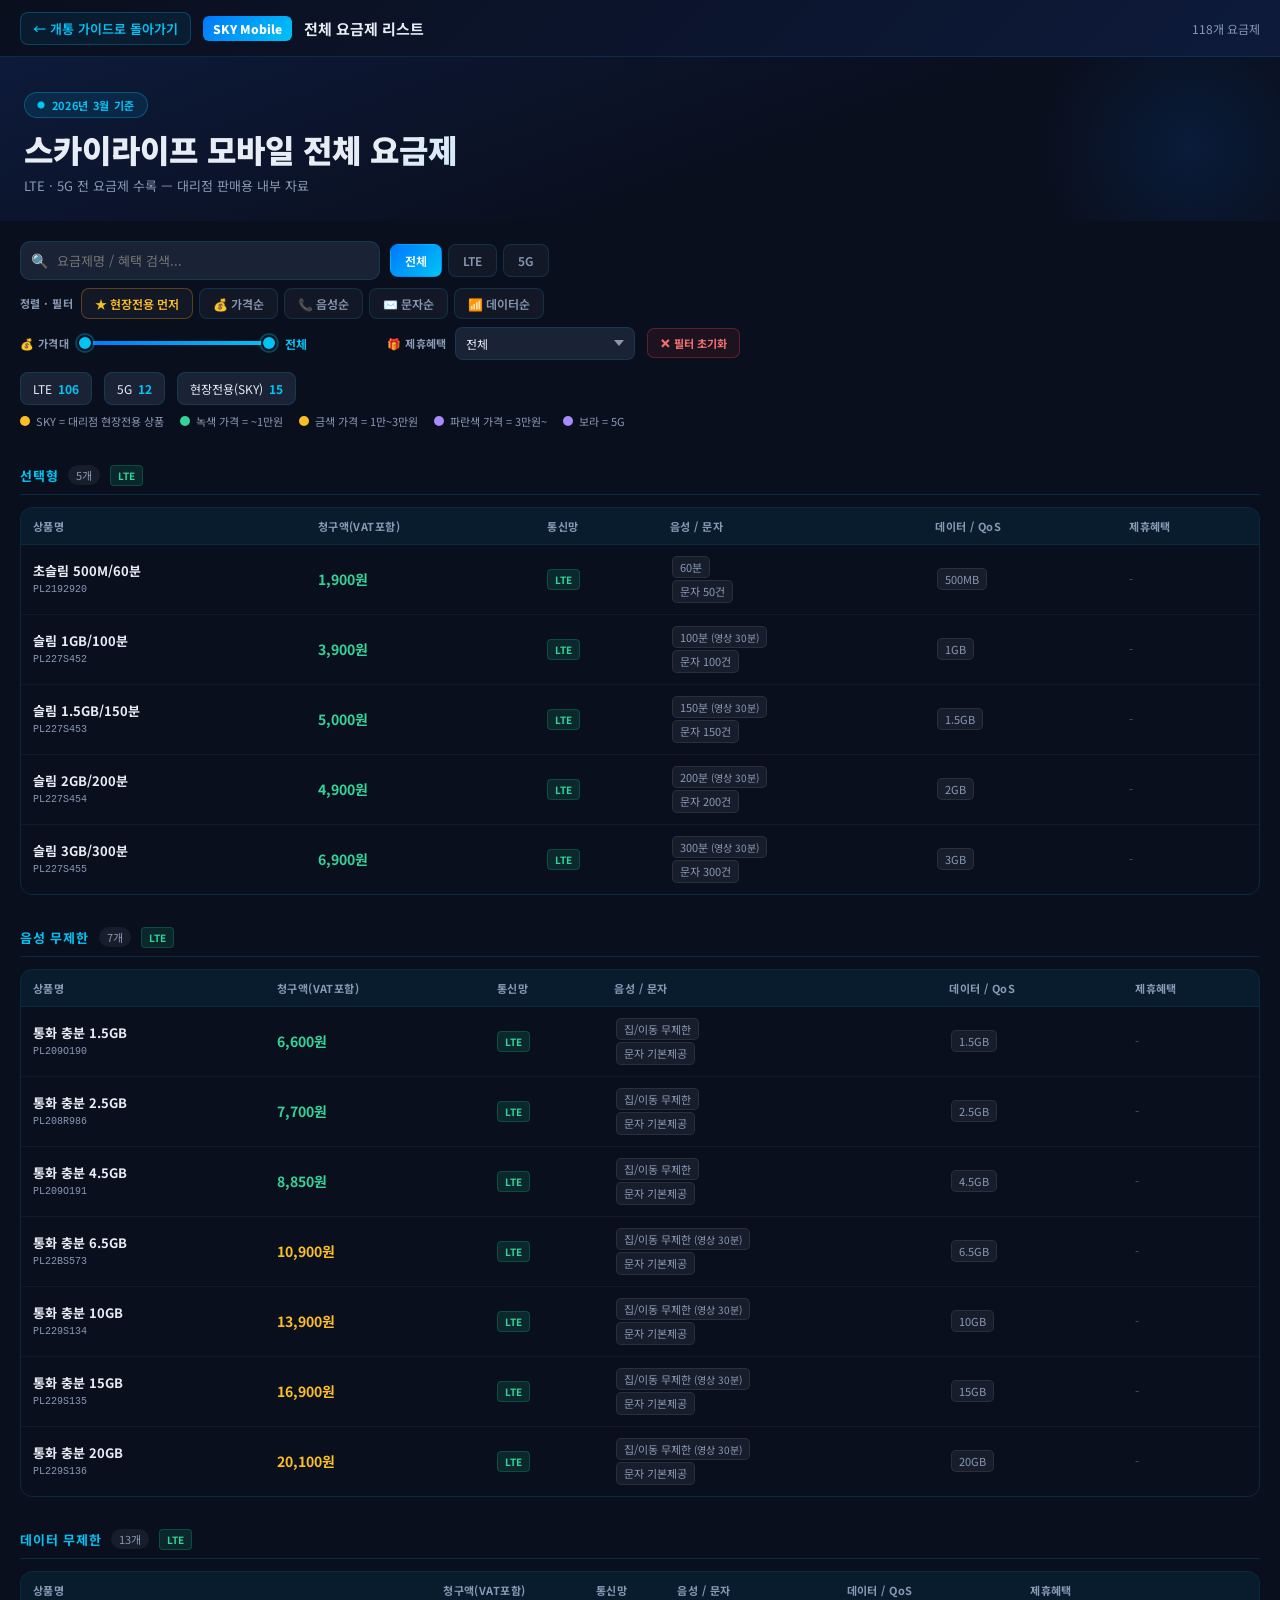
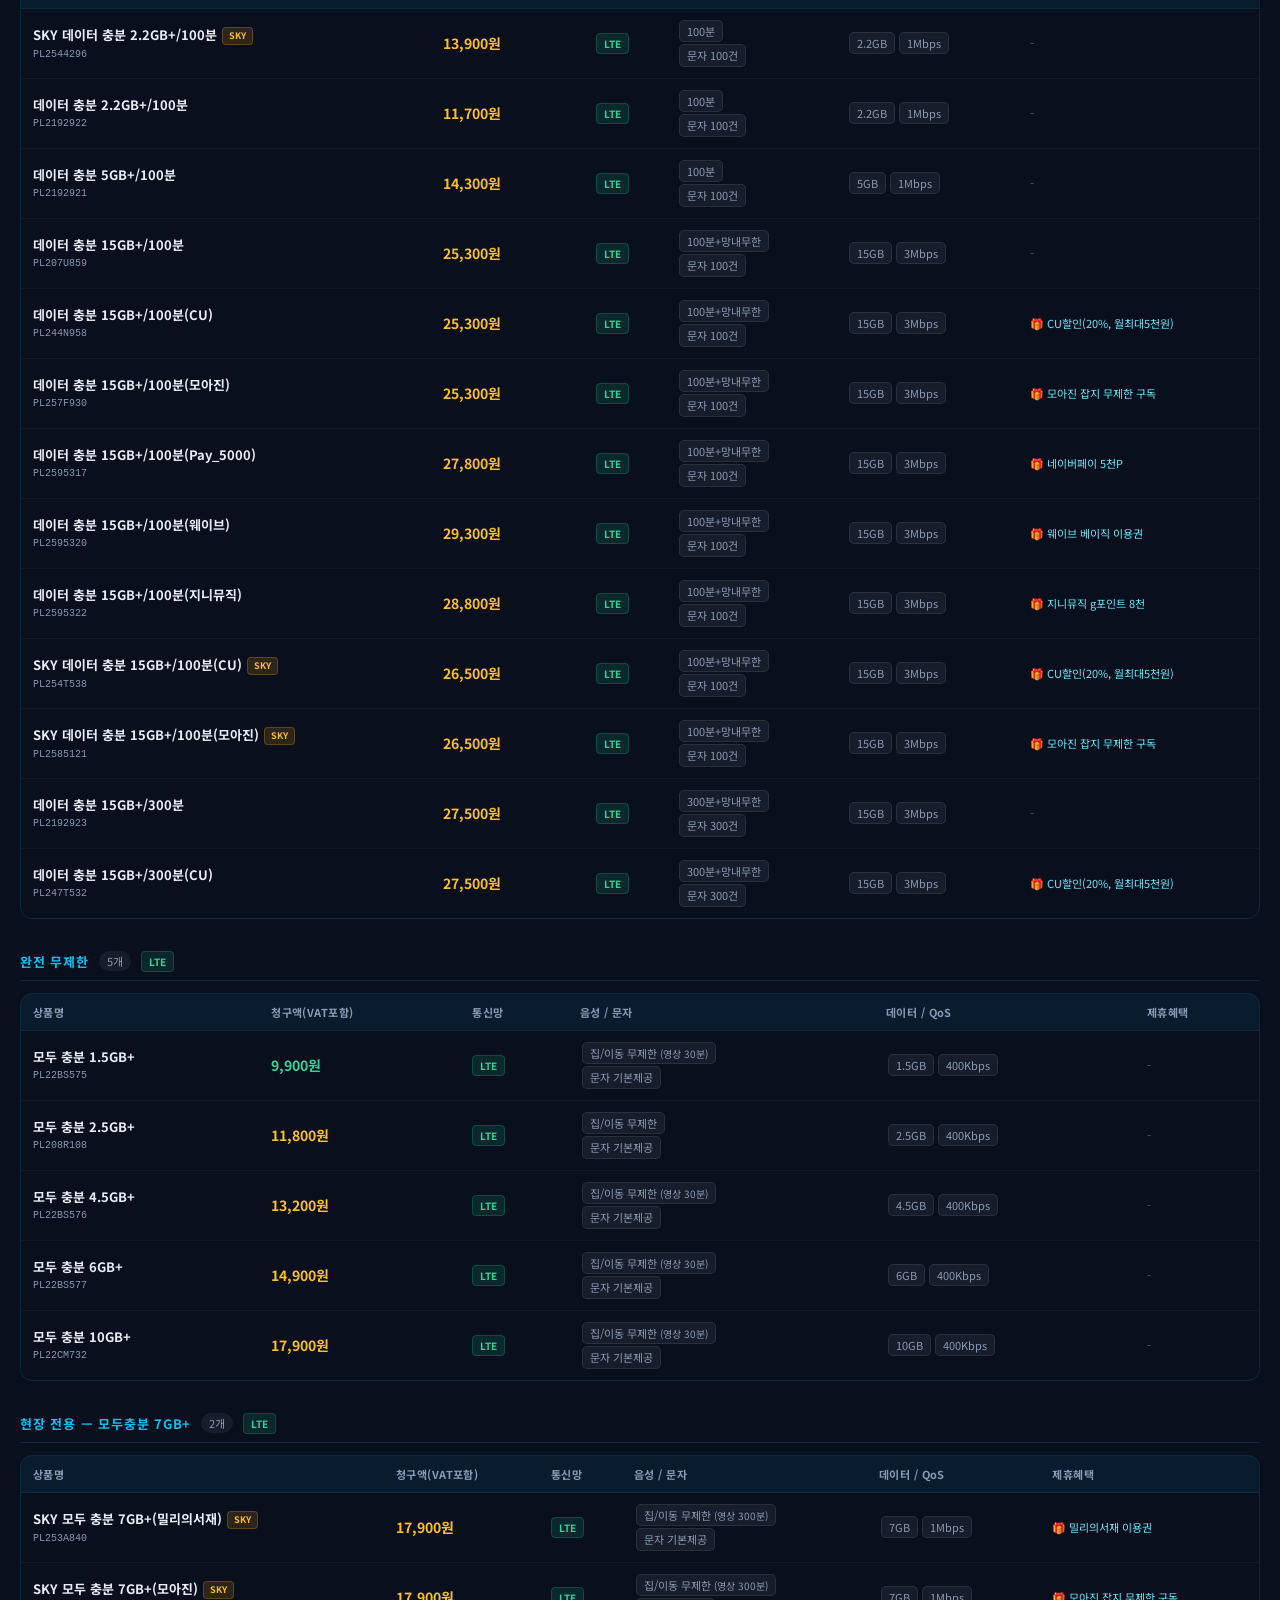
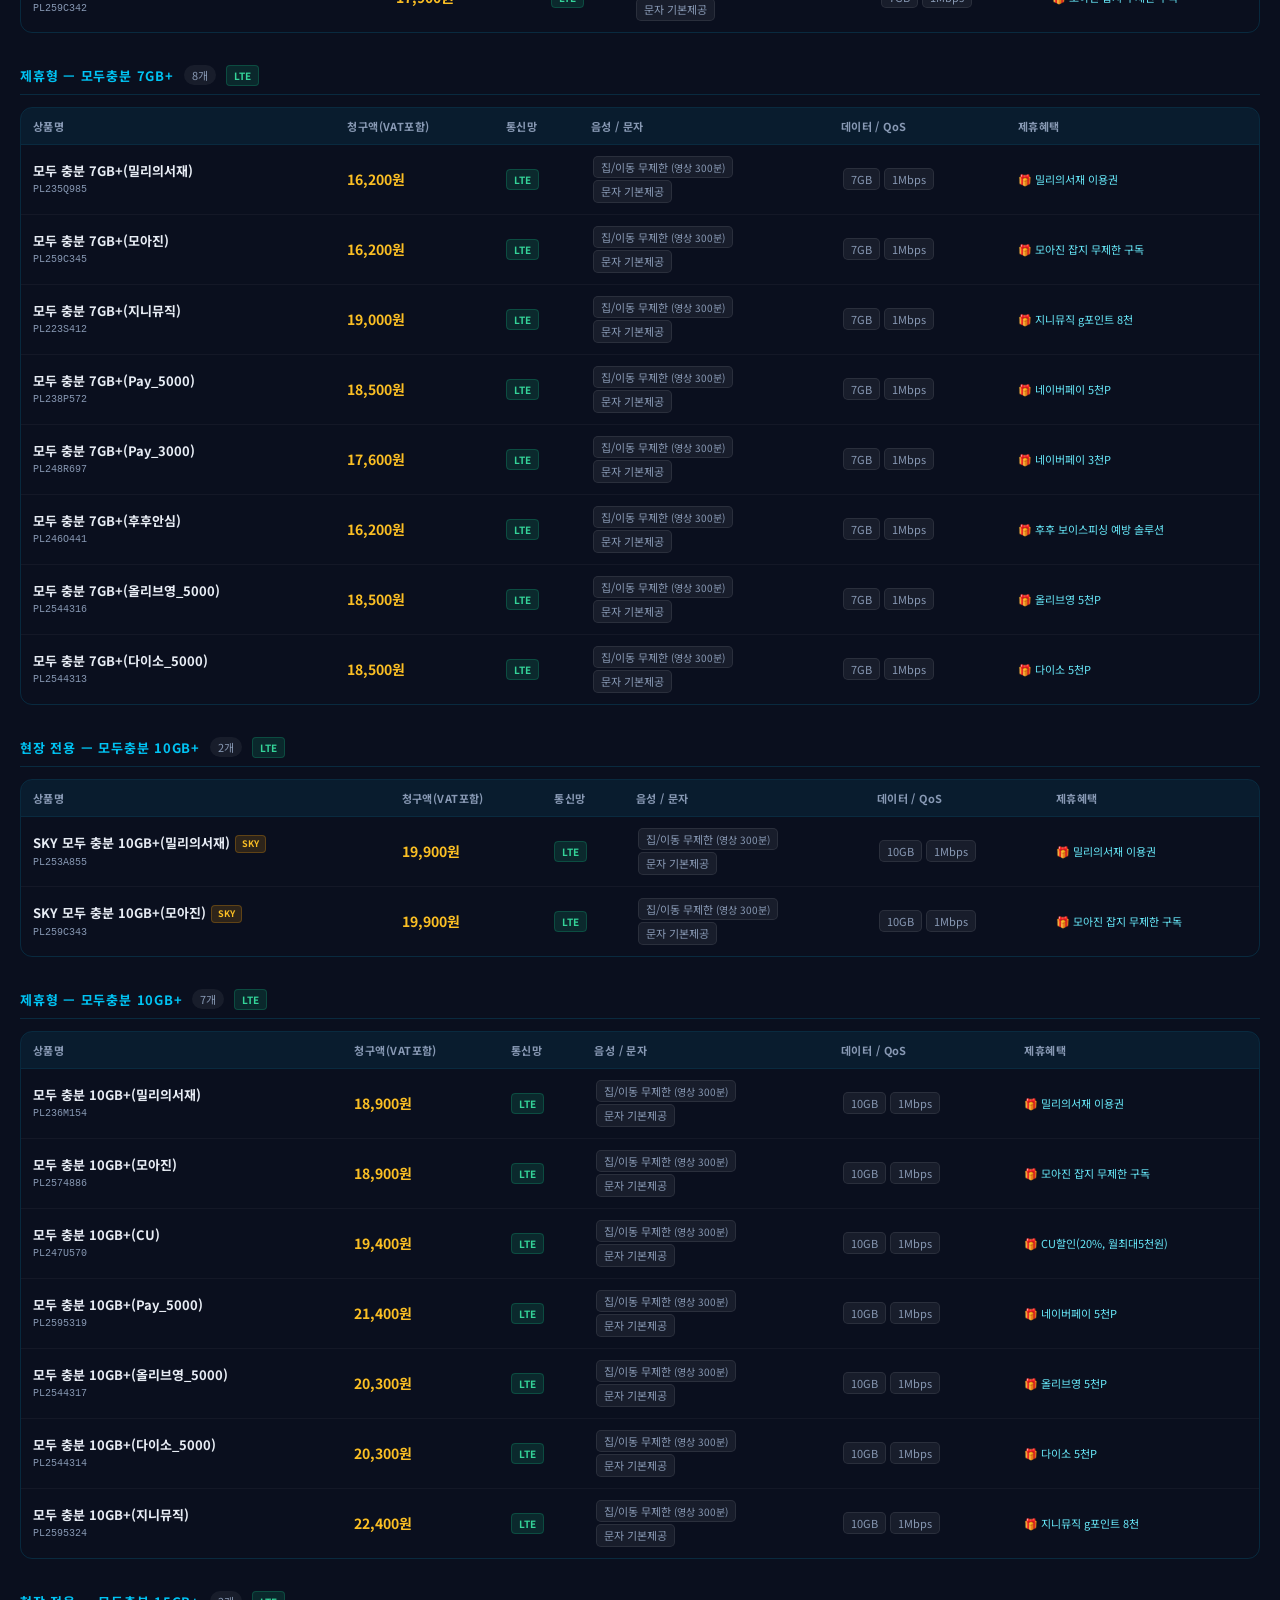
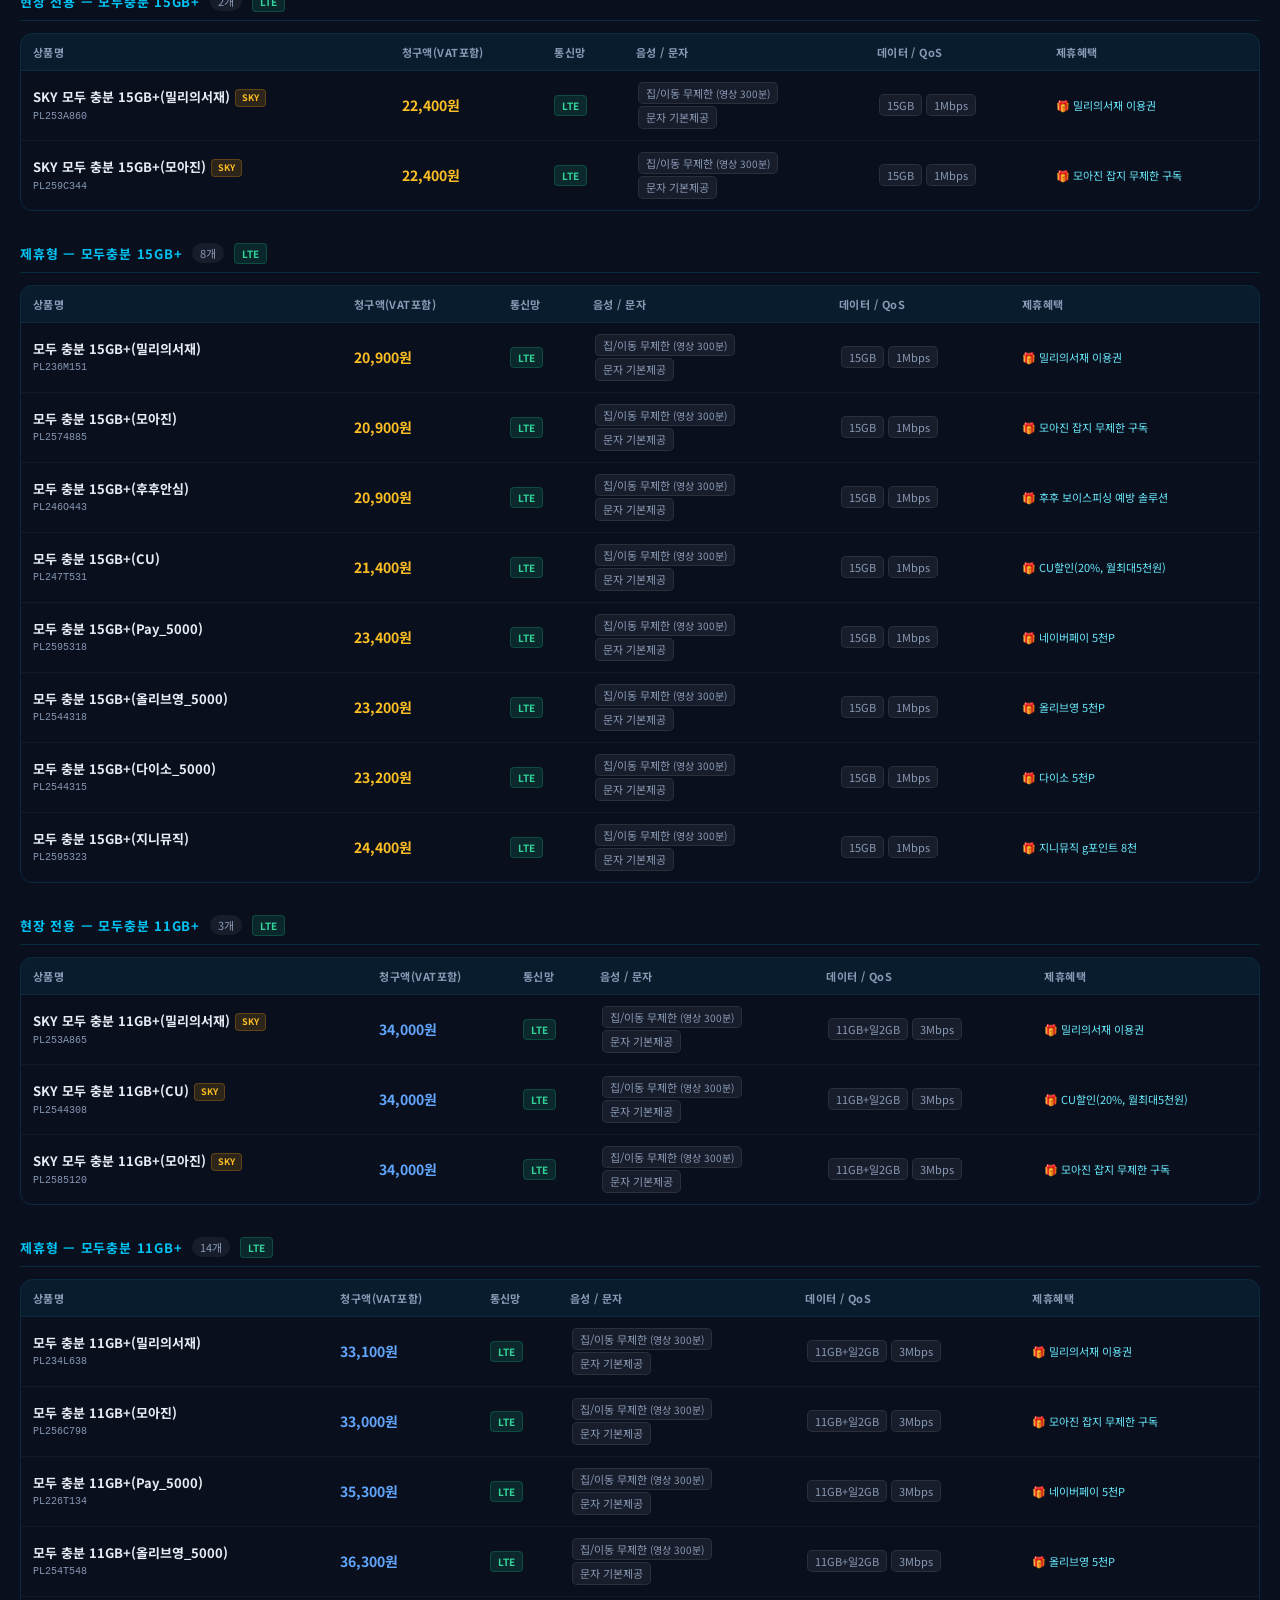
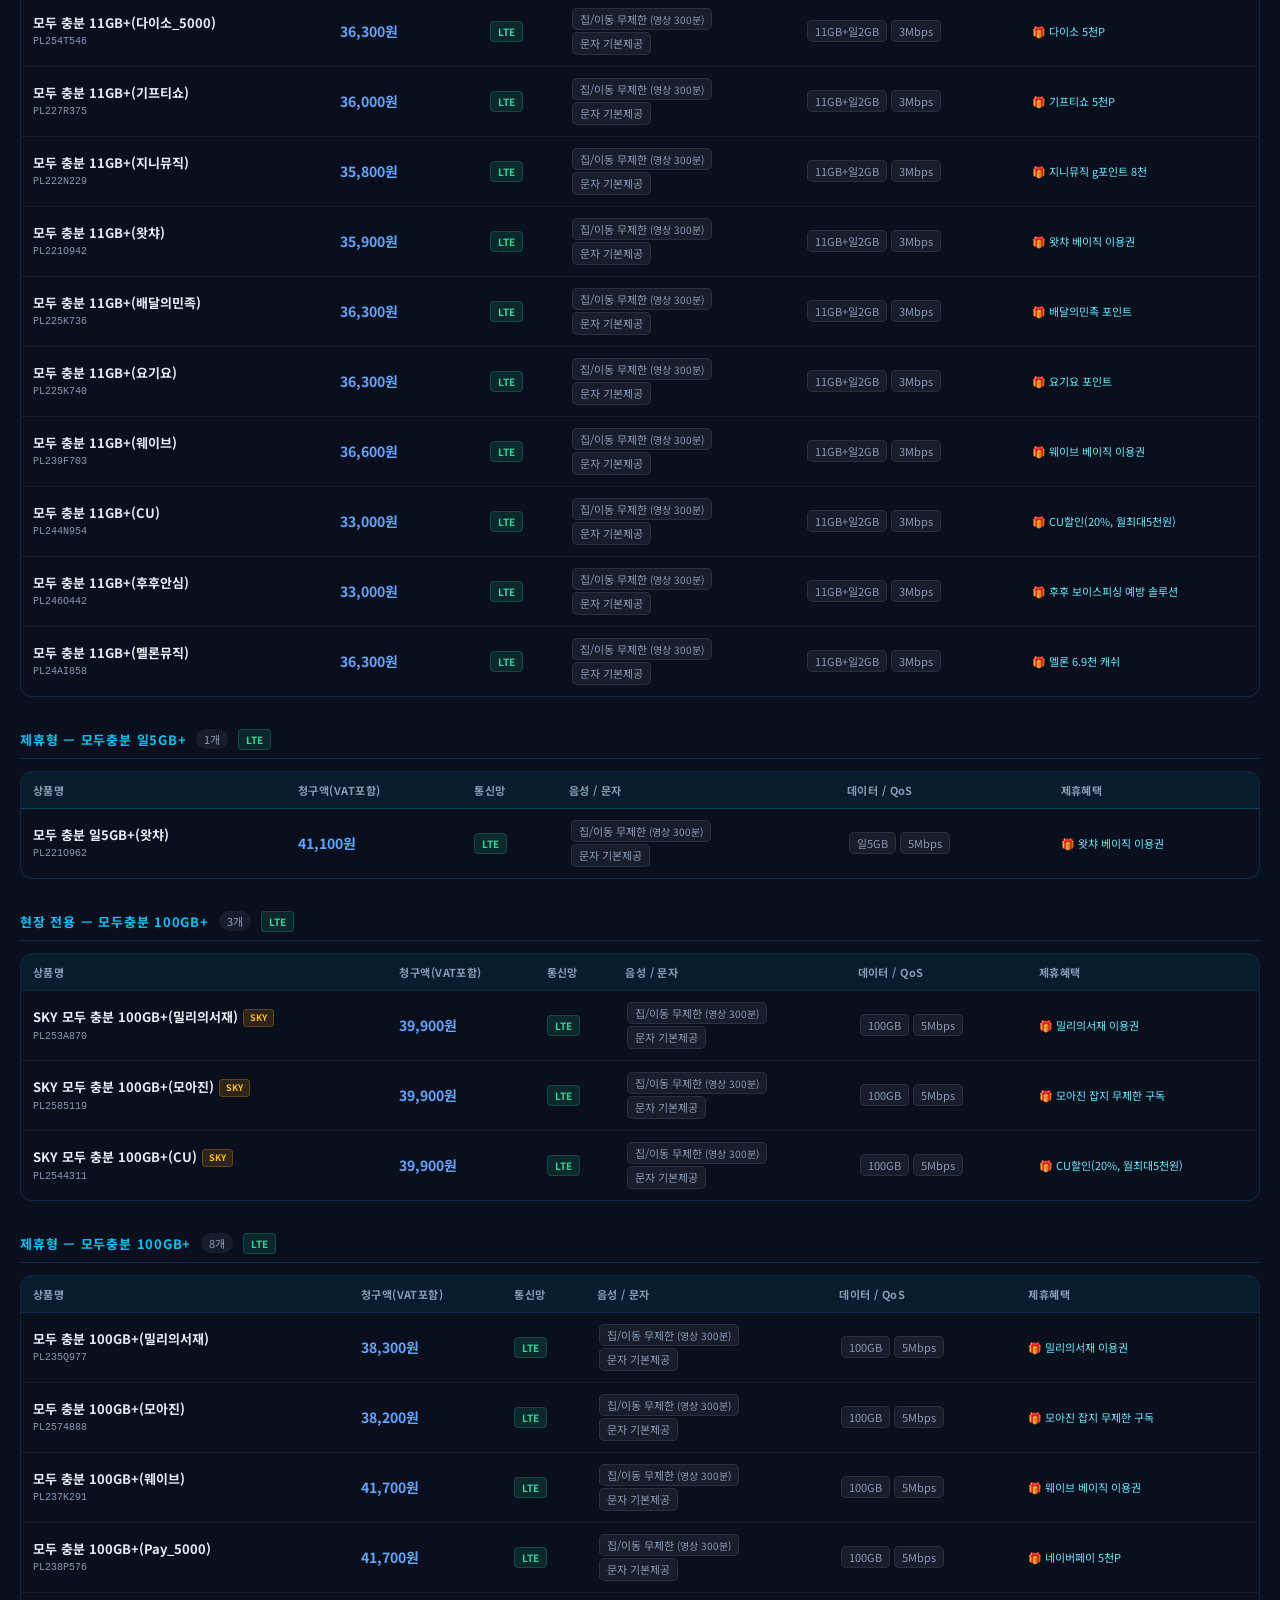
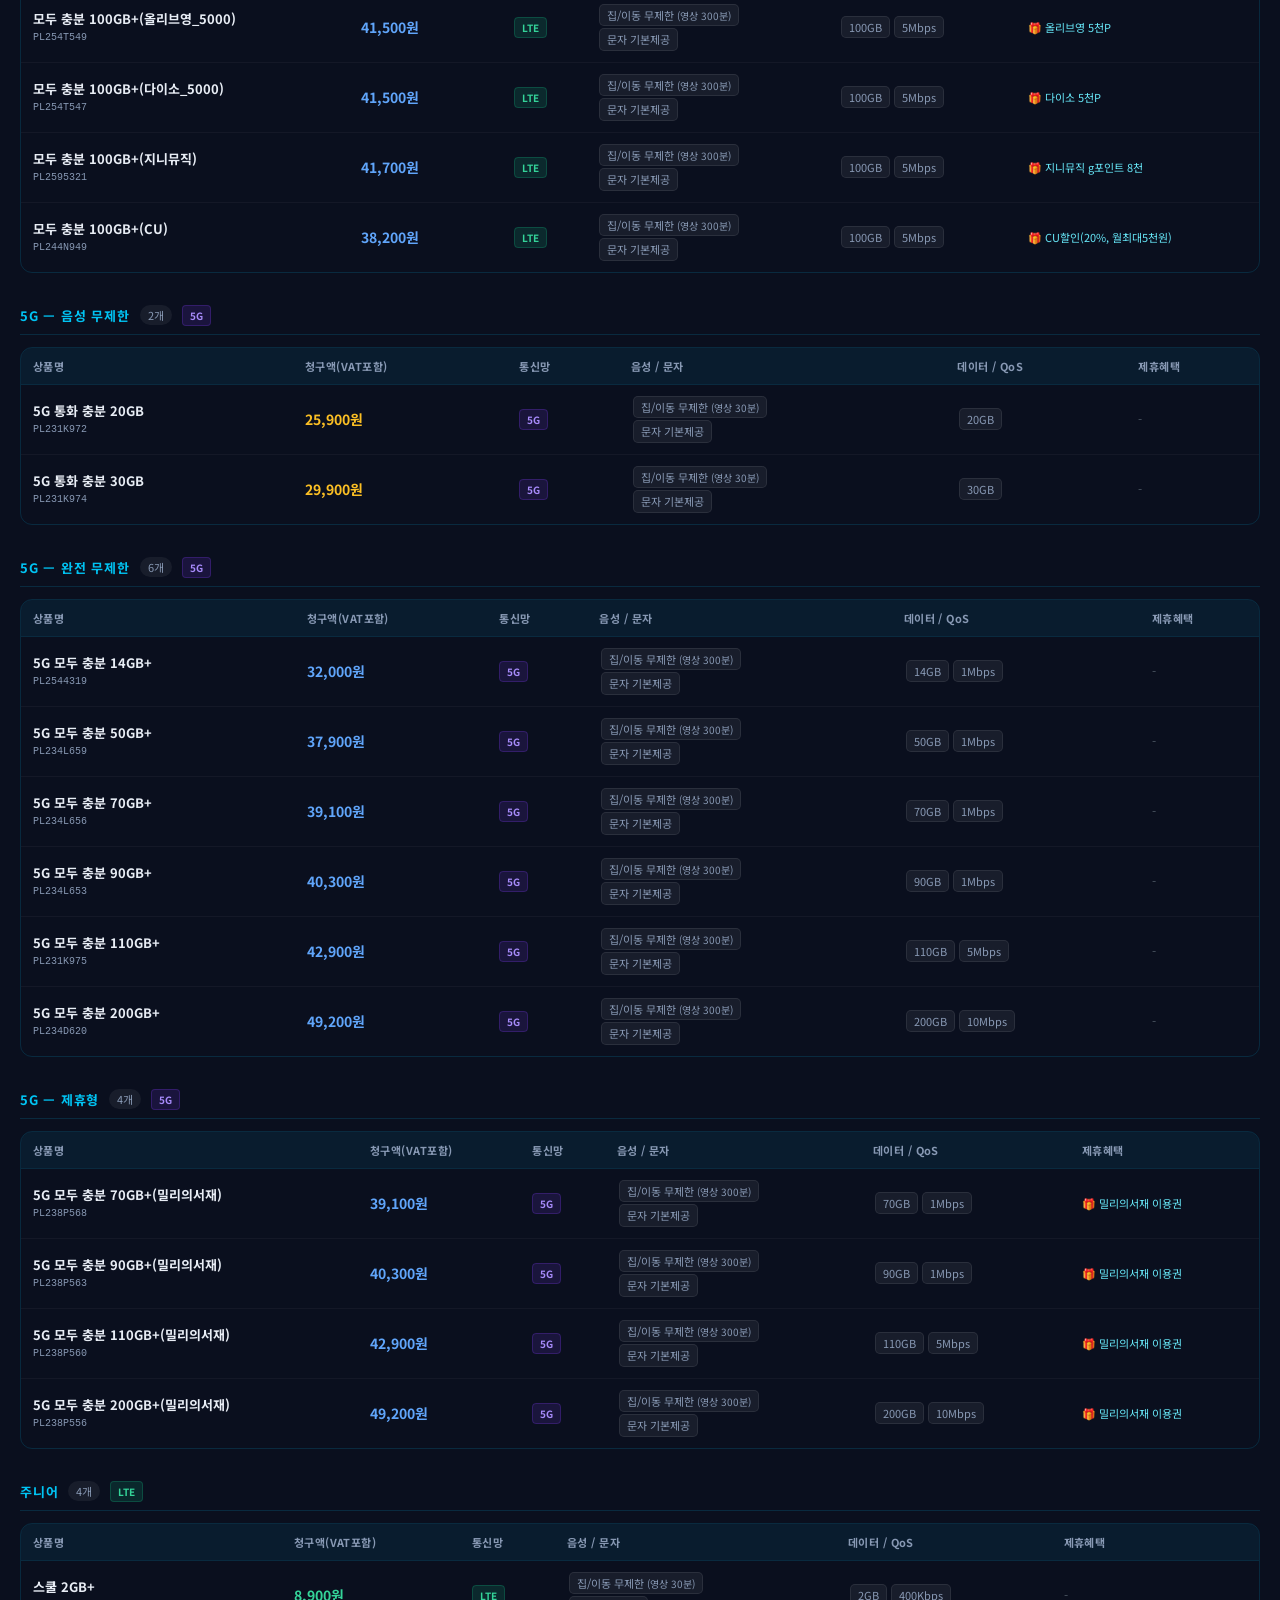
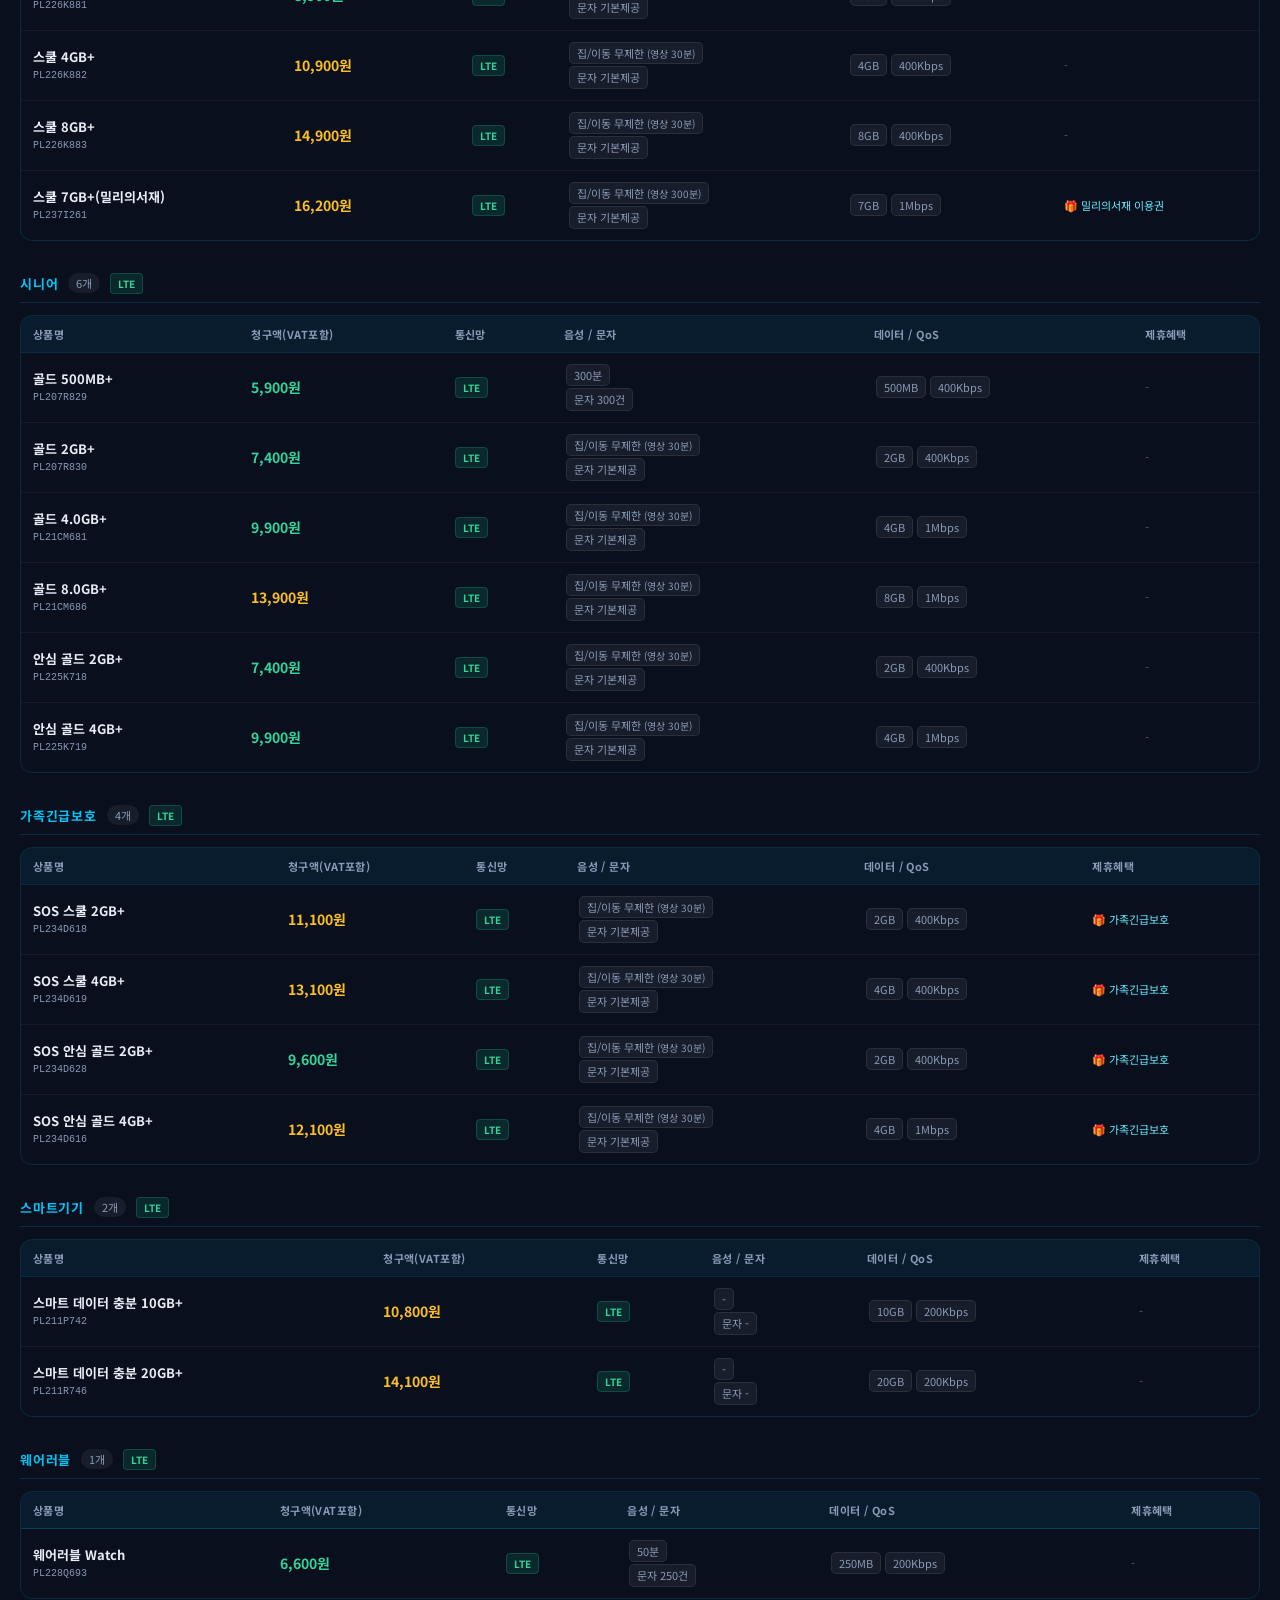
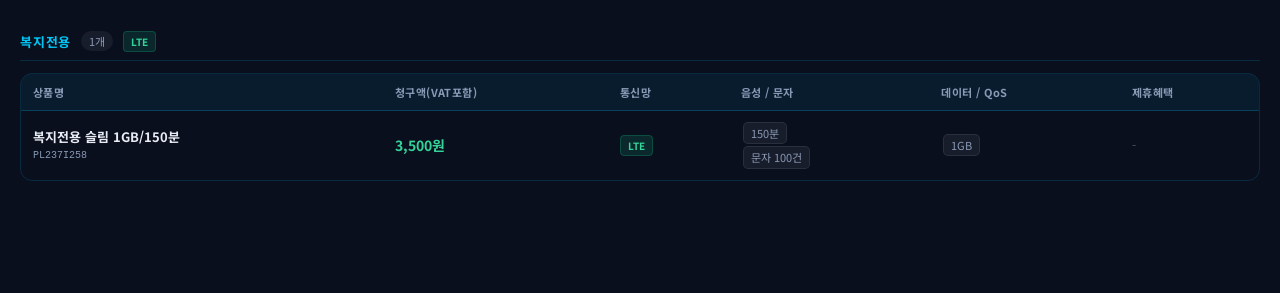
==== commit b1646fd6: "디자인 통일: 세일즈 가이드 히어로 섹션 적용 - 단순 텍스트 타이틀 → 다크 히어로 섹션 (라이브 태그, 그라디언트 텍스트)  Co-Authored-By: Claude Sonne" ====
--- a/plans_full.html
+++ b/plans_full.html
@@ -127,6 +127,7 @@
   .benefit-text{max-width:120px;font-size:10px;}
   .spec-chip{font-size:10px;padding:1px 4px;}
 }
+@keyframes blink{0%,100%{opacity:1}50%{opacity:.3}}
 </style>
 </head>
 <body>
@@ -140,11 +141,17 @@
   </div>
 </header>
 
-<div style="text-align:center;padding:28px 20px 8px;">
-  <h1 style="font-size:26px;font-weight:900;color:var(--text);letter-spacing:-.01em;">
-    skylife 모바일 요금제
-    <span style="font-size:16px;font-weight:600;color:var(--text-muted);margin-left:8px;">(2026년 3월)</span>
-  </h1>
+<div style="background:linear-gradient(160deg,#0d1a3a 0%,#0a0f1e 60%);padding:32px 24px 24px;position:relative;overflow:hidden;">
+  <div style="position:absolute;top:-60px;right:-60px;width:300px;height:300px;background:radial-gradient(circle,rgba(0,119,255,.12) 0%,transparent 70%);pointer-events:none;"></div>
+  <div style="max-width:1400px;margin:0 auto;">
+    <div style="display:inline-flex;align-items:center;gap:6px;background:rgba(0,196,244,.1);border:1px solid rgba(0,196,244,.3);color:var(--accent);font-size:11px;font-weight:700;padding:4px 12px;border-radius:20px;margin-bottom:12px;letter-spacing:.06em;">
+      <span style="font-size:8px;animation:blink 1.4s infinite">●</span> 2026년 3월 기준
+    </div>
+    <h1 style="font-size:clamp(20px,3.5vw,32px);font-weight:900;line-height:1.2;margin-bottom:8px;background:linear-gradient(135deg,#e8edf5 30%,var(--accent) 100%);-webkit-background-clip:text;-webkit-text-fill-color:transparent;background-clip:text;">
+      스카이라이프 모바일 전체 요금제
+    </h1>
+    <p style="font-size:13px;color:var(--text-muted);line-height:1.6;">LTE · 5G 전 요금제 수록 — 대리점 판매용 내부 자료</p>
+  </div>
 </div>
 <div class="controls-row1">
   <div class="search-wrap">
